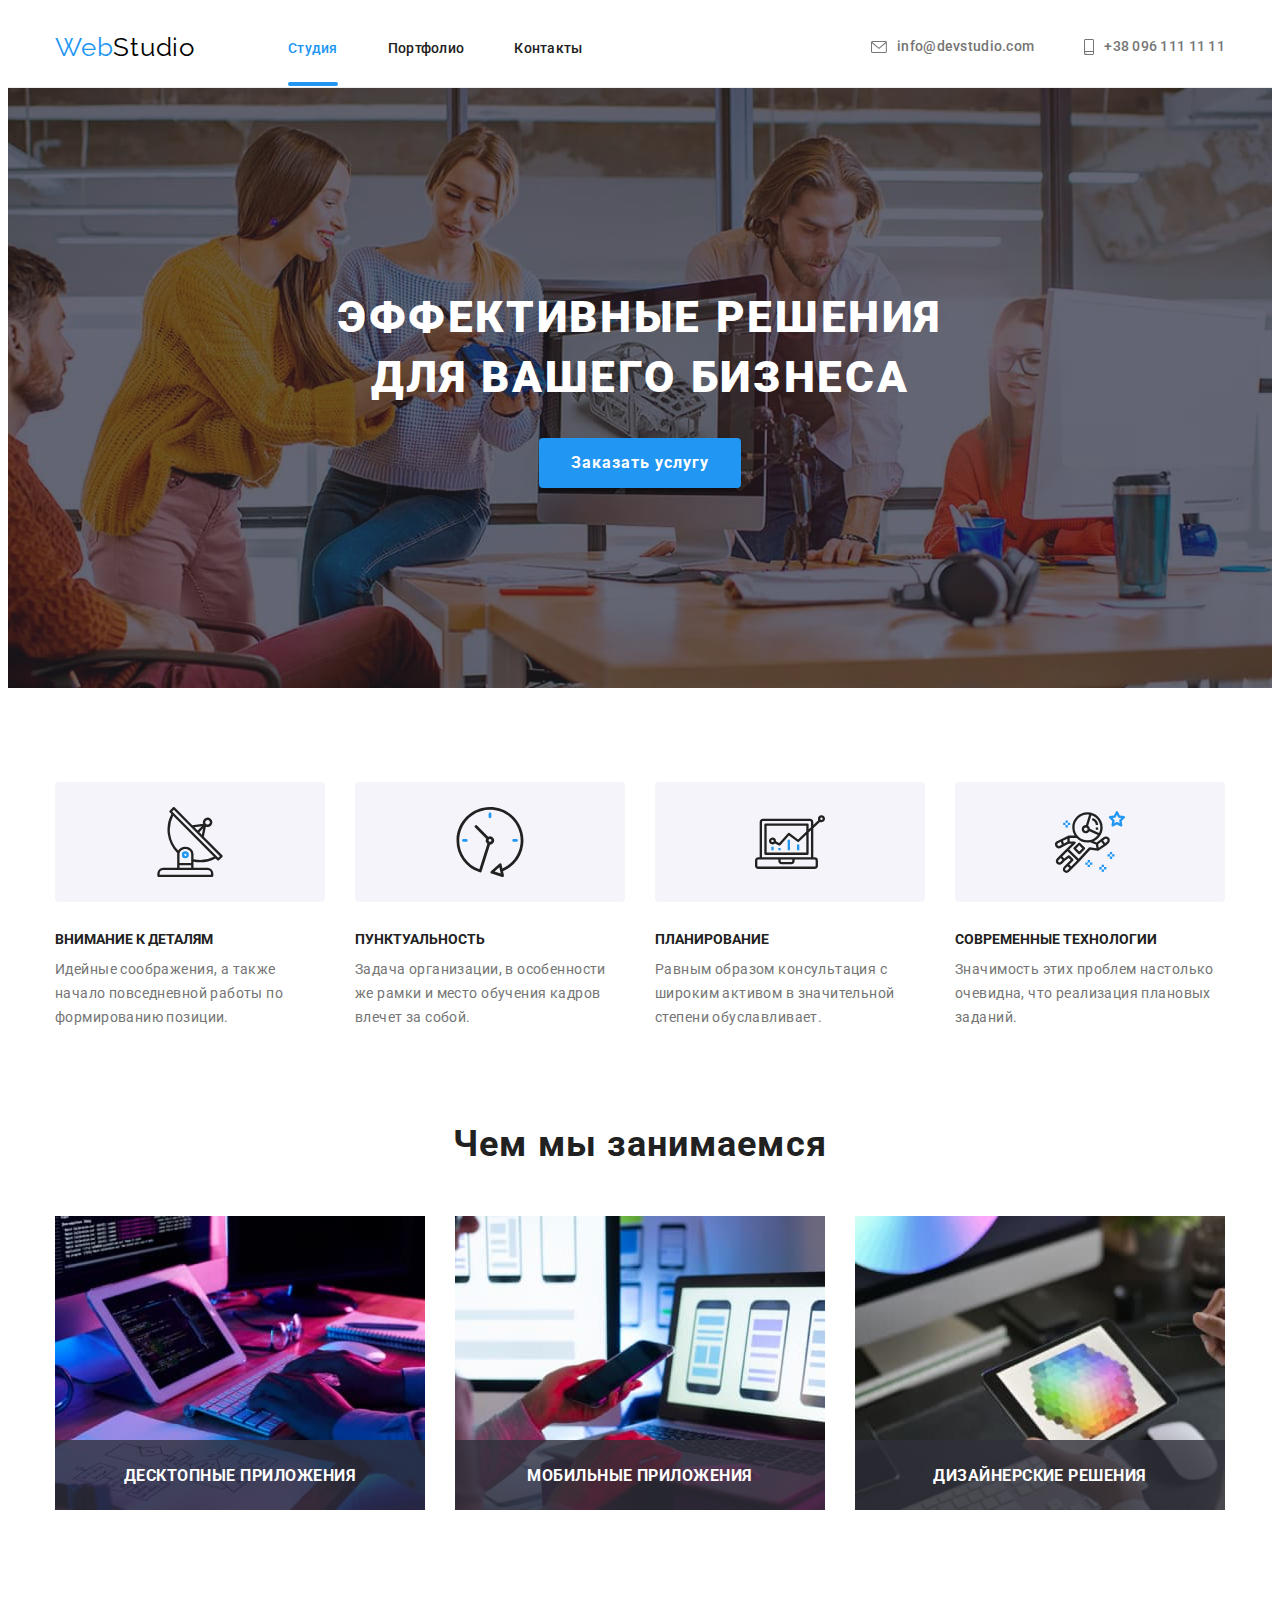
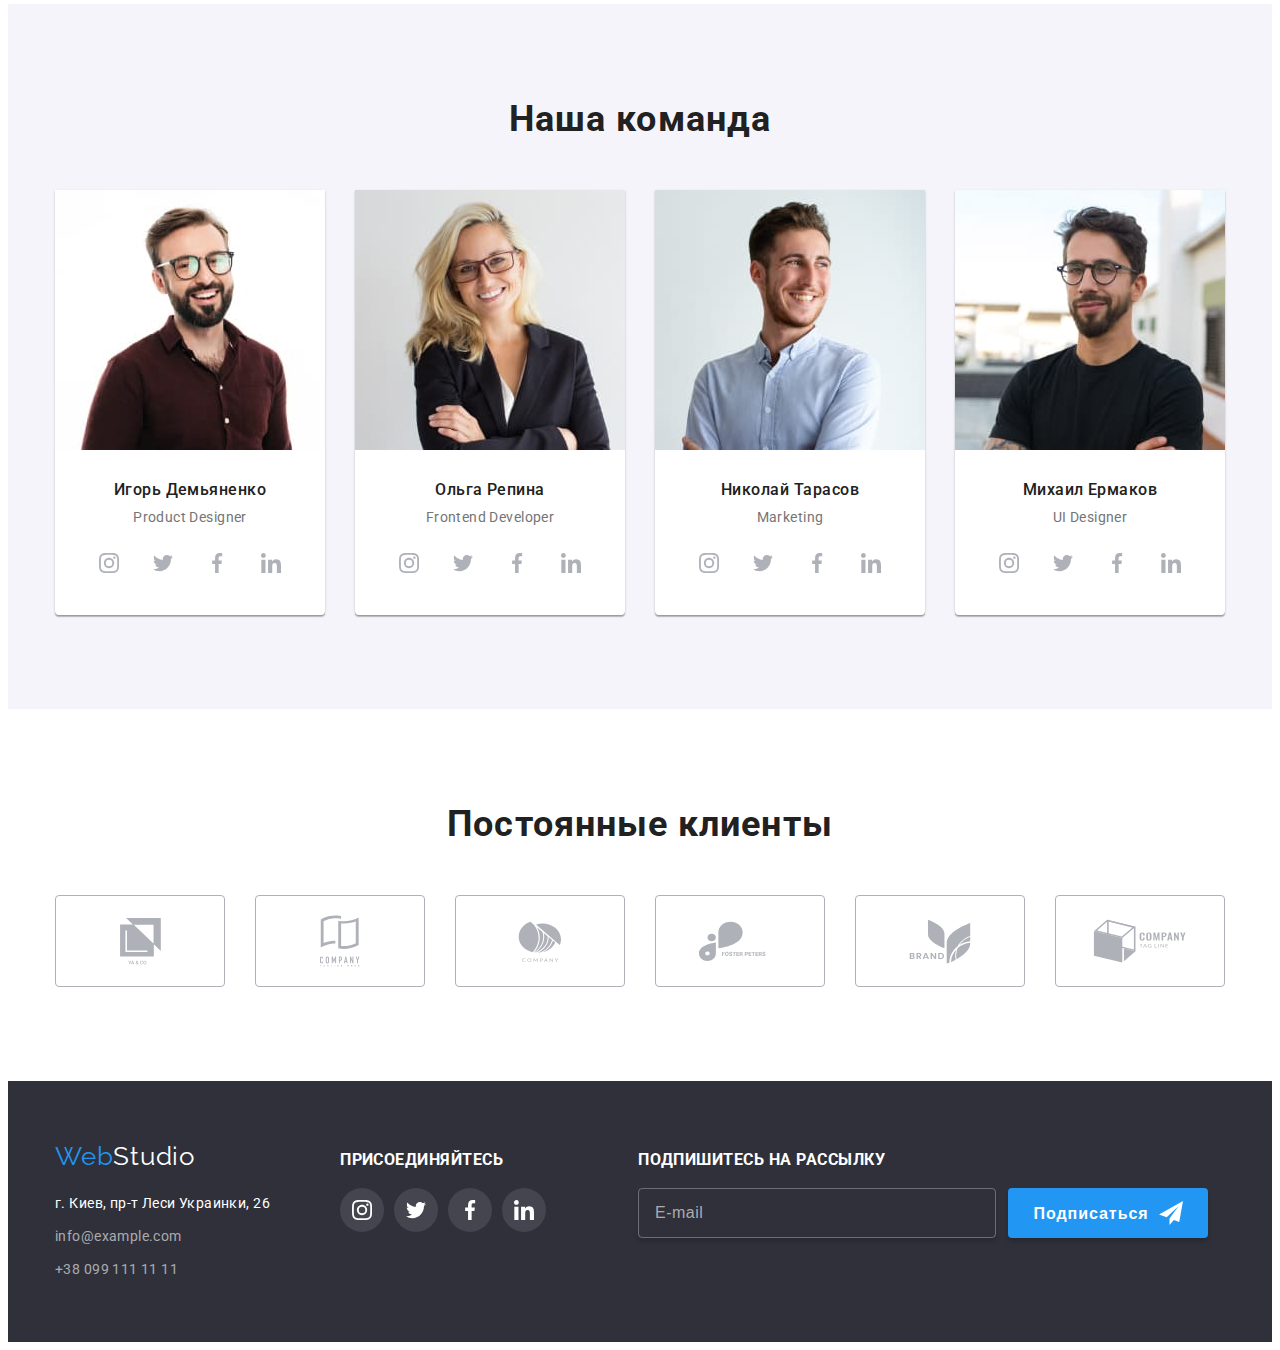
==== index.html @ bbe97c32 "add files from the previous task" ====
<!-- Вопросы легко найти введя в поиск: ????? (Всё что отмечено по другому - старые вопросы или личные комментарии)-->
<!DOCTYPE html>
<html lang="ru">
  <head>
    <meta charset="UTF-8" />
    <meta http-equiv="X-UA-Compatible" content="IE=edge" />
    <meta name="viewport" content="width=device-width, initial-scale=1.0" />
    <title>Студия</title>
    <link rel="preconnect" href="https://fonts.gstatic.com" />
    <link
      rel="stylesheet"
      href="https://fonts.googleapis.com/css2?family=Raleway:wght@700&family=Roboto:wght@400;500;700;900&display=swap"
    />
    <link
      rel="stylesheet"
      href="https://cdnjs.cloudflare.com/ajax/libs/modern-normalize/1.1.0/modern-normalize.min.css"
      integrity="sha512-wpPYUAdjBVSE4KJnH1VR1HeZfpl1ub8YT/NKx4PuQ5NmX2tKuGu6U/JRp5y+Y8XG2tV+wKQpNHVUX03MfMFn9Q=="
      crossorigin="anonymous"
      referrerpolicy="no-referrer"
    />
    <link rel="stylesheet" href="./css/styles.css" />
  </head>
  <body>
    <!-- header -->
    <header class="header">
      <div class="header-container container">
        <a class="logo" href="./index.html"
          >Web<span class="logo-accent-header">Studio</span>
        </a>
        <!-- !!!Лого вне nav потому что в hw-08 nav будет скрыт display non!!! -->
        <nav class="nav">
          <ul class="list-nav-header">
            <li class="list-nav-header-item">
              <a
                class="link list-nav-header-item-link current"
                href="./index.html"
                >Студия</a
              >
            </li>
            <li class="list-nav-header-item">
              <a class="link list-nav-header-item-link" href="./portfolio.html"
                >Портфолио</a
              >
            </li>
            <li class="list-nav-header-item">
              <a class="link list-nav-header-item-link" href="">Контакты</a>
            </li>
          </ul>
        </nav>
        <ul class="list-contacts-header">
          <li class="list-contacts-header-item">
            <a
              class="link list-contacts-header-item-link"
              href="mailto:info@devstudio.com"
            >
              <svg class="envelope">
                <use href="./images/icons/icons.svg#icon-envelope"></use>
              </svg>
              info@devstudio.com</a
            >
          </li>
          <li class="list-contacts-header-item">
            <a
              class="link list-contacts-header-item-link"
              href="tel:+380961111111"
            >
              <svg class="smartphone">
                <use href="./images/icons/icons.svg#icon-smartphone"></use>
              </svg>
              +38 096 111 11 11</a
            >
          </li>
        </ul>
      </div>
    </header>
    <!-- main -->
    <main class="main">
      <!-- hero  -->
      <section class="section-hero">
        <div class="hero-container container">
          <h1 class="title-section-hero">
            Эффективные решения для вашего бизнеса
          </h1>
          <button class="button-section-hero" type="button" data-modal-open>
            Заказать услугу
          </button>
        </div>
      </section>
      <!-- advantages -->
      <section class="section-advantages">
        <div class="container">
          <h2 class="title-section visually-hidden">Наши преимущества</h2>
          <ul class="list-section-advantages">
            <li class="list-section-advantages-item">
              <div class="list-section-advantages-item-icon-background">
                <svg class="list-section-advantages-item-icon">
                  <use href="./images/icons/icons.svg#icon-antenna"></use>
                </svg>
              </div>
              <h3 class="list-section-advantages-item-title">
                Внимание к деталям
              </h3>
              <p class="list-section-advantages-item-description">
                Идейные соображения, а также начало повседневной работы по
                формированию позиции.
              </p>
            </li>
            <li class="list-section-advantages-item">
              <div class="list-section-advantages-item-icon-background">
                <svg class="list-section-advantages-item-icon">
                  <use href="./images/icons/icons.svg#icon-clock"></use>
                </svg>
              </div>
              <h3 class="list-section-advantages-item-title">Пунктуальность</h3>
              <p class="list-section-advantages-item-description">
                Задача организации, в особенности же рамки и место обучения
                кадров влечет за собой.
              </p>
            </li>
            <li class="list-section-advantages-item">
              <div class="list-section-advantages-item-icon-background">
                <svg class="list-section-advantages-item-icon">
                  <use href="./images/icons/icons.svg#icon-diagram"></use>
                </svg>
              </div>
              <h3 class="list-section-advantages-item-title">Планирование</h3>
              <p class="list-section-advantages-item-description">
                Равным образом консультация с широким активом в значительной
                степени обуславливает.
              </p>
            </li>
            <li class="list-section-advantages-item">
              <div class="list-section-advantages-item-icon-background">
                <svg class="list-section-advantages-item-icon">
                  <use href="./images/icons/icons.svg#icon-astronaut"></use>
                </svg>
              </div>
              <h3 class="list-section-advantages-item-title">
                Современные технологии
              </h3>
              <p class="list-section-advantages-item-description">
                Значимость этих проблем настолько очевидна, что реализация
                плановых заданий.
              </p>
            </li>
          </ul>
        </div>
      </section>
      <!-- activities -->
      <section class="section-activities">
        <div class="container">
          <h2 class="title-section">Чем мы занимаемся</h2>
          <ul class="list-section-activities">
            <li class="list-section-activities-item">
              <!-- ¿К изображениям применяют классы?-->
              <img
                src="./images/index.html/activities/code.jpg"
                alt="Специалист пишет код"
                width="370"
                height="294"
              />
              <div class="activities-description">
                <p class="activities-title">десктопные приложения</p>
              </div>
            </li>
            <li class="list-section-activities-item">
              <img
                src="./images/index.html/activities/adaptive-markup.jpg"
                alt="Специалист адаптирует сайт для разных устройств"
                width="370"
                height="294"
              />
              <div class="activities-description">
                <p class="activities-title">мобильные приложения</p>
              </div>
            </li>
            <li class="list-section-activities-item">
              <img
                src="./images/index.html/activities/design.jpg"
                alt="Специалист подбирает цветовую схему"
                width="370"
                height="294"
              />
              <div class="activities-description">
                <p class="activities-title">дизайнерские решения</p>
              </div>
            </li>
          </ul>
        </div>
      </section>
      <!-- team -->
      <section class="section-team">
        <div class="container">
          <h2 class="title-section">Наша команда</h2>
          <ul class="list-section-team">
            <li class="list-section-team-item">
              <!-- ¿Скринридер озвучивает текст из атрибута alt? Если да, то покажите, плиз, как правильно вписать атрибут lang="en" в alt. Через span не вышло. Или можно сделать два alt на одну картинку?-->
              <img
                src="./images/index.html/team/igor-demianenko.jpg"
                alt="Игорь Демьяненко, Product Designer"
                width="270"
                height="260"
              />
              <div class="list-section-team-item-text">
                <h3 class="list-section-team-item-title">Игорь Демьяненко</h3>
                <p class="list-section-team-item-description" lang="en">
                  Product Designer
                </p>
                <ul class="list-link-social">
                  <li class="link-social-item">
                    <a class="link-social" href="">
                      <svg class="social-icon" width="20" height="20">
                        <use
                          href="./images/icons/icons.svg#icon-instagram"
                        ></use>
                      </svg>
                    </a>
                  </li>
                  <li class="link-social-item">
                    <a class="link-social" href="">
                      <svg class="social-icon" width="20" height="20">
                        <use href="./images/icons/icons.svg#icon-twitter"></use>
                      </svg>
                    </a>
                  </li>
                  <li class="link-social-item">
                    <a class="link-social" href="">
                      <svg class="social-icon" width="20" height="20">
                        <use
                          href="./images/icons/icons.svg#icon-facebook"
                        ></use>
                      </svg>
                    </a>
                  </li>
                  <li class="link-social-item">
                    <a class="link-social" href="">
                      <svg class="social-icon" width="20" height="20">
                        <use
                          href="./images/icons/icons.svg#icon-linkedin"
                        ></use>
                      </svg>
                    </a>
                  </li>
                </ul>
              </div>
            </li>
            <li class="list-section-team-item">
              <img
                src="./images/index.html/team/olga-repina.jpg"
                alt="Ольга Репина, Frontend Developer"
                width="270"
                height="260"
              />
              <div class="list-section-team-item-text">
                <h3 class="list-section-team-item-title">Ольга Репина</h3>
                <p class="list-section-team-item-description" lang="en">
                  Frontend Developer
                </p>
                <ul class="list-link-social">
                  <li class="link-social-item">
                    <a class="link-social" href="">
                      <svg class="social-icon" width="20" height="20">
                        <use
                          href="./images/icons/icons.svg#icon-instagram"
                        ></use>
                      </svg>
                    </a>
                  </li>
                  <li class="link-social-item">
                    <a class="link-social" href="">
                      <svg class="social-icon" width="20" height="20">
                        <use href="./images/icons/icons.svg#icon-twitter"></use>
                      </svg>
                    </a>
                  </li>
                  <li class="link-social-item">
                    <a class="link-social" href="">
                      <svg class="social-icon" width="20" height="20">
                        <use
                          href="./images/icons/icons.svg#icon-facebook"
                        ></use>
                      </svg>
                    </a>
                  </li>
                  <li class="link-social-item">
                    <a class="link-social" href="">
                      <svg class="social-icon" width="20" height="20">
                        <use
                          href="./images/icons/icons.svg#icon-linkedin"
                        ></use>
                      </svg>
                    </a>
                  </li>
                </ul>
              </div>
            </li>
            <li class="list-section-team-item">
              <img
                src="./images/index.html/team/nikolay-tarasov.jpg"
                alt="Николай Тарасов, Marketing"
                width="270"
                height="260"
              />
              <div class="list-section-team-item-text">
                <h3 class="list-section-team-item-title">Николай Тарасов</h3>
                <p class="list-section-team-item-description" lang="en">
                  Marketing
                </p>
                <ul class="list-link-social">
                  <li class="link-social-item">
                    <a class="link-social" href="">
                      <svg class="social-icon" width="20" height="20">
                        <use
                          href="./images/icons/icons.svg#icon-instagram"
                        ></use>
                      </svg>
                    </a>
                  </li>
                  <li class="link-social-item">
                    <a class="link-social" href="">
                      <svg class="social-icon" width="20" height="20">
                        <use href="./images/icons/icons.svg#icon-twitter"></use>
                      </svg>
                    </a>
                  </li>
                  <li class="link-social-item">
                    <a class="link-social" href="">
                      <svg class="social-icon" width="20" height="20">
                        <use
                          href="./images/icons/icons.svg#icon-facebook"
                        ></use>
                      </svg>
                    </a>
                  </li>
                  <li class="link-social-item">
                    <a class="link-social" href="">
                      <svg class="social-icon" width="20" height="20">
                        <use
                          href="./images/icons/icons.svg#icon-linkedin"
                        ></use>
                      </svg>
                    </a>
                  </li>
                </ul>
              </div>
            </li>
            <li class="list-section-team-item">
              <img
                src="./images/index.html/team/mikhail-ermakov.jpg"
                alt="Михаил Ермаков, UI Designer"
                width="270"
                height="260"
              />
              <div class="list-section-team-item-text">
                <h3 class="list-section-team-item-title">Михаил Ермаков</h3>
                <p class="list-section-team-item-description" lang="en">
                  UI Designer
                </p>
                <ul class="list-link-social">
                  <li class="link-social-item">
                    <a class="link-social" href="">
                      <svg class="social-icon" width="20" height="20">
                        <use
                          href="./images/icons/icons.svg#icon-instagram"
                        ></use>
                      </svg>
                    </a>
                  </li>
                  <li class="link-social-item">
                    <a class="link-social" href="">
                      <svg class="social-icon" width="20" height="20">
                        <use href="./images/icons/icons.svg#icon-twitter"></use>
                      </svg>
                    </a>
                  </li>
                  <li class="link-social-item">
                    <a class="link-social" href="">
                      <svg class="social-icon" width="20" height="20">
                        <use
                          href="./images/icons/icons.svg#icon-facebook"
                        ></use>
                      </svg>
                    </a>
                  </li>
                  <li class="link-social-item">
                    <a class="link-social" href="">
                      <svg class="social-icon" width="20" height="20">
                        <use
                          href="./images/icons/icons.svg#icon-linkedin"
                        ></use>
                      </svg>
                    </a>
                  </li>
                </ul>
              </div>
            </li>
          </ul>
        </div>
      </section>
      <!-- сlients -->
      <section class="section-clients">
        <div class="container">
          <h2 class="title-section">Постоянные клиенты</h2>
          <ul class="list-section-сlients">
            <li class="list-section-сlients-item">
              <a class="list-section-сlients-item-link" href="">
                <svg class="client-icon icon-ya-co">
                  <use href="./images/icons/icons.svg#icon-ya-co"></use>
                </svg>
              </a>
            </li>
            <li class="list-section-сlients-item">
              <a class="list-section-сlients-item-link" href="">
                <svg class="client-icon icon-company-tag-line-here">
                  <use
                    href="./images/icons/icons.svg#icon-company-tag-line-here"
                  ></use>
                </svg>
              </a>
            </li>
            <li class="list-section-сlients-item">
              <a class="list-section-сlients-item-link" href="">
                <svg class="client-icon icon-company">
                  <use href="./images/icons/icons.svg#icon-company"></use>
                </svg>
              </a>
            </li>
            <li class="list-section-сlients-item">
              <a class="list-section-сlients-item-link" href="">
                <svg class="client-icon icon-foster-peters">
                  <use href="./images/icons/icons.svg#icon-foster-peters"></use>
                </svg>
              </a>
            </li>
            <li class="list-section-сlients-item">
              <a class="list-section-сlients-item-link" href="">
                <svg class="client-icon icon-brand">
                  <use href="./images/icons/icons.svg#icon-brand"></use>
                </svg>
              </a>
            </li>
            <li class="list-section-сlients-item">
              <a class="list-section-сlients-item-link" href="">
                <svg class="client-icon icon-company-tag-line">
                  <use
                    href="./images/icons/icons.svg#icon-company-tag-line"
                  ></use>
                </svg>
              </a>
            </li>
          </ul>
        </div>
      </section>
    </main>
    <!-- footer -->
    <footer class="footer">
      <div class="footer-container container">
        <div class="footer-logo-adrress">
          <a class="logo link" href="./index.html"
            >Web<span class="logo-accent-footer">Studio</span></a
          >
          <address class="address">
            <ul class="list-address">
              <li class="list-address-item">
                <a
                  class="link link-contacts-footer-address"
                  href="https://goo.gl/maps/VducrsW37EZ99G4x5"
                  target="_blank"
                  rel="noopener noreferrer"
                  >г. Киев, пр-т Леси Украинки, 26</a
                >
                <!-- Prettier неудобно разрывает теги (например </a> на двух предыдущих строчках). Так и должно быть или лучше изменить настройки самого Prettier? -->
              </li>
              <li class="list-address-item">
                <a
                  class="link link-contacts-footer"
                  href="mailto:info@example.com"
                  >info@example.com</a
                >
              </li>
              <li class="list-address-item">
                <a class="link link-contacts-footer" href="tel:+380991111111"
                  >+38 099 111 11 11</a
                >
              </li>
            </ul>
          </address>
        </div>
        <div class="footer-join">
          <p class="footer-join-title">присоединяйтесь</p>
          <ul class="footer-join-list-link-social">
            <li class="footer-join-list-link-social-item">
              <a class="footer-join-list-link-social-link" href="">
                <svg
                  class="
                    footer-join-list-link-social-icon footer-join-icon-instagram
                  "
                >
                  <use href="./images/icons/icons.svg#icon-instagram"></use>
                </svg>
              </a>
            </li>
            <li class="footer-join-list-link-social-item">
              <a class="footer-join-list-link-social-link" href="">
                <svg
                  class="
                    footer-join-list-link-social-icon footer-join-icon-twitter
                  "
                >
                  <use href="./images/icons/icons.svg#icon-twitter"></use>
                </svg>
              </a>
            </li>
            <li class="footer-join-list-link-social-item">
              <a class="footer-join-list-link-social-link" href="">
                <svg
                  class="
                    footer-join-list-link-social-icon footer-join-icon-facebook
                  "
                >
                  <use href="./images/icons/icons.svg#icon-facebook"></use>
                </svg>
              </a>
            </li>
            <li class="footer-join-list-link-social-item">
              <a class="footer-join-list-link-social-link" href="">
                <svg
                  class="
                    footer-join-list-link-social-icon footer-join-icon-linkedin
                  "
                >
                  <use href="./images/icons/icons.svg#icon-linkedin"></use>
                </svg>
              </a>
            </li>
          </ul>
        </div>
        <div class="footer-form-container">
          <p class="footer-join-title">подпишитесь на рассылку</p>
          <form class="footer-form" action="#">
            <input
              class="footer-form-field"
              type="email"
              name="subscribtion"
              placeholder="E-mail"
              id="subscription"
              required
            />
            <label for="subscription"
              ><button class="footer-form-button" type="submit">
                Подписаться
                <svg class="footer-button-icon" width="24" height="24">
                  <use href="./images/icons/icons.svg#icon-subscribe"></use>
                </svg>
              </button>
            </label>
          </form>
        </div>
      </div>
    </footer>
    <!-- modal -->
    <div class="backdrop is-hidden" data-modal>
      <div class="modal">
        <button type="button" class="button-close" data-modal-close>
          <svg width="18" height="18">
            <use href="./images/icons/icons.svg#icon-button-close"></use>
          </svg>
        </button>
        <form action="#" class="modal-form">
          <p class="form-title">Оставьте свои данные, мы вам перезвоним</p>
          <label class="form-field">
            Имя
            <span class="form-input-wrapper">
              <input
                type="text"
                name="user-name"
                class="form-input"
                minlength="2"
                pattern="[a-zA-Zа-яёА-ЯЁ\s]+"
                title="Заглавные / строчные буквы кириллицы / латиницы и пробелы"
                required
              />
              <svg class="form-input-icon" width="18" height="18">
                <use href="./images/icons/icons.svg#icon-avatar"></use>
              </svg>
            </span>
          </label>
          <label class="form-field">
            Телефон
            <span class="form-input-wrapper">
              <input
                type="tel"
                name="tel"
                class="form-input"
                pattern="[0-9]{10}"
                title="Цифры от 0 до 9"
                required
              />
              <svg class="form-input-icon" width="18" height="18">
                <use href="./images/icons/icons.svg#icon-telephone"></use>
              </svg>
            </span>
          </label>
          <label class="form-field">
            Почта
            <span class="form-input-wrapper">
              <input type="email" name="mail" class="form-input" required />
              <svg class="form-input-icon" width="18" height="18">
                <use href="./images/icons/icons.svg#icon-email"></use>
              </svg>
            </span>
          </label>
          <label class="message-field">
            Комментарий
            <textarea
              class="message-input"
              name="comment"
              placeholder="Введите текст"
            ></textarea>
          </label>
          <input
            class="form-checkbox visually-hidden"
            type="checkbox"
            name="policy"
            id="policy"
            required
          />
          <label class="form-checkbox-label" for="policy">
            Соглашаюсь с рассылкой и принимаю&nbsp
            <a class="checkbox-link" href="">Условия договора</a></label
          >
          <button class="modal-form-button" type="submit">Отправить</button>
        </form>
      </div>
    </div>
    <script src="./js/modal.js"></script>
  </body>
</html>
<!-- Q&A history
Лого в хедере находится в nav, это правильно?
Cкринридер озвучивает текст из атрибута alt?
Если в alt ечть текст на разных языках, то как правильно вписать атрибут lang="" в alt. Через span? Или можно сделать два alt на одну картинку и прописать lang="" для текста на неосновном языке страницы?
Нужно ли адрес в футере добавлять в один список с телефоном и почтой и нужно ли делать его ссылкой (чтобы открывались карты гугл)?
Prettier неудобно разрывает теги (например </a> в footer->address->ul->li). Так и должно быть или лучше изменить настройки самого Prettier?
Применяют ли классы к изображениям?
Есть ли правильный порядок поочерёдности разметки div, например от мелких блоков до больших? (когда один div находится в другом div)
Нужно ли оборачивать в div все блоки и отдельно подблоки внутри блоков (например отдельно навигацию и отдельно контакты внутри header)?
Почему при масштабировании заголовок и кнопка вылазять за background? Точно так и с контентом других секций. Для третьего ДЗ это нормально?-->
---- css/styles.css ----
/* Вопросы легко найти введя в поиск: ????? (Всё что отмечено по другому - старые вопросы или личные комментарии) */

/* root-start */
:root {
  --font-family-primary: "Roboto", sans-serif;
  --font-family-secondary: "Raleway", sans-serif;
  --border-form: 1px solid rgba(33, 33, 33, 0.2);
  --color-main: #757575;
  --color-white-primary: #ffffff;
  --color-white-secondary: rgba(255, 255, 255, 0.6);
  --color-dark-primary: #212121;
  --color-accent-primary: #2196f3;
  --color-accent-secondary: #000000;
  --color-background-primary: #2f303a;
  --color-background-secondary: #f5f4fa;
  --color-button-background: #188ce8;
  --color-icon-primary: #afb1b8;
  --color-overlay-primary: rgba(47, 48, 58, 0.4);
  --color-overlay-secondary: rgba(47, 48, 58, 0.8);
  --color-overlay-example-card: rgba(33, 150, 243, 0.9);
  --color-placeholder: rgba(117, 117, 117, 0.5);
  --shadow-section-examples-example-item: 0px 1px 1px rgba(0, 0, 0, 0.12),
    0px 4px 4px rgba(0, 0, 0, 0.06), 1px 4px 6px rgba(0, 0, 0, 0.16);
  --shadow-section-examples-example-item-hover: 0px 1px 1px rgba(0, 0, 0, 0.12),
    0px 4px 4px rgba(0, 0, 0, 0.06), 1px 4px 6px rgba(0, 0, 0, 0.16);
  --shadow-section-hero-button: 0px 3px 1px rgba(0, 0, 0, 0.1),
    0px 1px 2px rgba(0, 0, 0, 0.08), 0px 2px 2px rgba(0, 0, 0, 0.12);
  --shadow-modal: 0px 1px 3px rgba(0, 0, 0, 0.12),
    0px 1px 1px rgba(0, 0, 0, 0.14), 0px 2px 1px rgba(0, 0, 0, 0.2);
  --shadow-modal-button: 0px 4px 4px rgba(0, 0, 0, 0.15);
  --timing-function: cubic-bezier(0.4, 0, 0.2, 1);
}
/* root-end */

/* body-start */

/* global-start */
body {
  font-family: var(--font-family-primary), sans-serif;
  color: var(--color-main);
  background-color: var(--color-white-primary);
}
*,
*::before,
*::after {
  box-sizing: border-box;
}
h1,
h2,
h3,
h4,
h5,
h6,
p {
  margin-top: 0;
  margin-bottom: 0;
}
a {
  text-decoration: none;
}
ul,
ol {
  list-style: none;
  margin: 0;
  padding: 0;
}
img {
  display: block;
}
.link {
  text-decoration: none;
  color: inherit;
}
.list {
  list-style: none;
}
.visually-hidden {
  position: absolute;
  width: 1px;
  height: 1px;
  margin: -1px;
  border: 0;
  padding: 0;
  white-space: nowrap;
  clip-path: inset(100%);
  clip: rect(0 0 0 0);
  overflow: hidden;
}
.container {
  width: 1200px;
  padding-left: 15px;
  padding-right: 15px;
  /* padding: 0 15px; */
  margin-left: auto;
  margin-right: auto;
  /* margin: 0 auto; */
}
/* global-end */

/* header-start */
.header {
  border-bottom: 1px solid #ececec;
  padding-top: 24px;
  padding-bottom: 24px;
}
.header-container {
  display: flex;
  align-items: center;
}
.logo {
  font-family: var(--font-family-secondary);
  font-size: 26px;
  line-height: 1.19;
  letter-spacing: 0.03em;
  color: var(--color-accent-primary);
}
.logo-accent-header {
  color: var(--color-accent-secondary);
}
.header .logo {
  margin-right: 93px;
}
.nav {
  display: flex;
  align-items: center;
}
.list-nav-header {
  display: flex;
}
.list-nav-header-item {
  position: relative;
}
.list-nav-header-item:not(:last-child) {
  margin-right: 50px;
}
.list-nav-header-item-link {
  font-weight: 500;
  font-size: 14px;
  line-height: 1.14;
  letter-spacing: 0.02em;
  color: var(--color-dark-primary);
  transition: color 250ms var(--timing-function);
}
.list-nav-header-item-link:hover,
.list-nav-header-item-link:focus,
.list-nav-header-item-link.current {
  color: var(--color-accent-primary);
  transition: color 250ms var(--timing-function);
}
.list-nav-header-item-link.current::after {
  content: "";
  display: block;
  justify-content: center;
  position: absolute;
  top: 44px;
  width: 100%;
  height: 4px;
  border-radius: 2px;
  background-color: var(--color-accent-primary);
}
.list-contacts-header {
  display: flex;
  margin-left: auto;
}
.list-contacts-header-item:not(:last-child) {
  margin-right: 50px;
}
.list-contacts-header-item-link {
  display: flex;
  align-items: center;
  font-weight: 500;
  font-size: 14px;
  line-height: 1.14;
  letter-spacing: 0.02em;
  color: var(--color-main);
  transition: color 250ms var(--timing-function);
}
.list-contacts-header-item-link:hover,
.list-contacts-header-item-link:focus,
.list-contacts-header-item-link:hover,
.list-contacts-header-item-link:focus {
  color: var(--color-accent-primary);
  transition: color 250ms var(--timing-function);
}
.envelope {
  width: 16px;
  height: 12px;
  margin-right: 10px;
  fill: var(--color-main);
  transition: fill 250ms var(--timing-function);
}
.smartphone {
  width: 10px;
  height: 16px;
  margin-right: 10px;
  color: var(--color-main);
  fill: var(--color-main);
  transition: color 250ms var(--timing-function);
  transition: fill 250ms var(--timing-function);
}
.list-contacts-header-item-link:hover .envelope,
.list-contacts-header-item-link:focus .envelope,
.list-contacts-header-item-link:hover .smartphone,
.list-contacts-header-item-link:focus .smartphone {
  fill: var(--color-accent-primary);
  transition: fill 250ms var(--timing-function);
}
/* header-end */

/* index.html-start */

/* main-start */

/* hero-start */
.section-hero {
  background-color: var(--color-background-primary);
  max-width: 1600px;
  margin: 0 auto;
  padding: 200px 0;
  text-align: center;

  background-size: cover;
  background-position: center;
  background-repeat: no-repeat;
  background-image: linear-gradient(
      var(--color-overlay-primary),
      var(--color-overlay-primary)
    ),
    url(../images/index.html/hero/hero-background.jpg);
}
.title-section-hero {
  font-weight: 900;
  font-size: 44px;
  line-height: 1.36;
  letter-spacing: 0.06em;
  text-transform: uppercase;
  /*   text-align: center; */
  color: var(--color-white-primary);
  width: 696px;
  text-align: center;
  margin: 0 auto;
  margin-bottom: 30px;
}
.button-section-hero {
  font-family: inherit;
  font-weight: 700;
  font-size: 16px;
  line-height: 1.88;
  letter-spacing: 0.06em;
  background-color: var(--color-accent-primary);
  color: var(--color-white-primary);
  cursor: pointer;
  border: none;
  border-radius: 4px;
  padding: 10px 32px;
  box-shadow: var(--shadow-section-hero-button);
  border-radius: 4px;
}
/* hero-end */

/* advantages-start */
.section-advantages {
  padding: 94px 0;
}
.list-section-advantages {
  display: flex;
}
.list-section-advantages-item {
  width: 270px;
}
.list-section-advantages-item:not(:last-child) {
  margin-right: 30px;
}
.list-section-advantages-item-icon-background {
  display: flex;
  justify-content: center;
  align-items: center;
  height: 120px;
  margin-bottom: 30px;
  background-color: var(--color-background-secondary);
  border-radius: 4px;
}
.list-section-advantages-item-icon {
  width: 70px;
  height: 70px;
}
.list-section-advantages-item-title {
  font-size: 14px;
  line-height: 1.14;
  text-transform: uppercase;
  color: var(--color-dark-primary);
  margin-bottom: 10px;
}
.list-section-advantages-item-description {
  font-size: 14px;
  line-height: 1.71;
  letter-spacing: 0.03em;
  color: var(--color-main);
}
/* advantages-end */

/* activities-start */
.section-activities {
  padding-bottom: 94px;
}
.title-section {
  font-weight: 700;
  font-size: 36px;
  line-height: 1.17;
  letter-spacing: 0.03em;
  color: var(--color-dark-primary);
  text-align: center;
  margin-bottom: 50px;
}
.list-section-activities {
  display: flex;
  justify-content: center;
}
.list-section-activities-item {
  position: relative;
}
.list-section-activities-item:not(:last-child) {
  margin-right: 30px;
}
.activities-description {
  position: absolute;
  bottom: 0;
  width: 100%;
  height: 70px;
  background-color: var(--color-overlay-secondary);
}
.activities-title {
  padding-top: 27px;
  padding-bottom: 27px;
  font-weight: 700;
  line-height: 1.14;
  text-align: center;
  letter-spacing: 0.03em;
  text-transform: uppercase;
  color: var(--color-white-primary);
}
/* activities-end */

/* team-start */
.section-team {
  padding: 94px 0;
  background-color: var(--color-background-secondary);
}
.list-section-team {
  display: flex;
}
.list-section-team-item {
  background: #ffffff;
  box-shadow: 0px 1px 3px rgba(0, 0, 0, 0.12), 0px 1px 1px rgba(0, 0, 0, 0.14),
    0px 2px 1px rgba(0, 0, 0, 0.2);
  border-radius: 0px 0px 4px 4px;
}
.list-section-team-item:not(:last-child) {
  margin-right: 30px;
}
.list-section-team-item-text {
  text-align: center;
  padding: 30px 32px;
}
.list-section-team-item-title {
  font-weight: 500;
  font-size: 16px;
  line-height: 1.19;
  letter-spacing: 0.03em;
  color: var(--color-dark-primary);
  margin-bottom: 10px;
}
.list-section-team-item-description {
  line-height: 1.19;
  font-size: 14px;
  letter-spacing: 0.03em;
  margin-bottom: 16px;
}
.list-link-social {
  display: flex;
  justify-content: center;
  align-items: center;
}
.link-social {
  display: flex;
  justify-content: center;
  align-items: center;
  width: 44px;
  height: 44px;
  border-radius: 50%;
  fill: var(--color-icon-primary);
  transition: fill 250ms var(--timing-function);
}
.link-social:hover,
.link-social:focus {
  fill: var(--color-white-primary);
  background-color: var(--color-accent-primary);
  transition: fill 250ms var(--timing-function);
  transition: background-color 250ms var(--timing-function);
}
.link-social-item:not(:last-child) {
  margin-right: 10px;
}
/* team-end */

/* сlients-start */
.section-clients {
  padding-top: 94px;
  padding-bottom: 94px;
}
.list-section-сlients {
  display: flex;
  justify-content: space-between;
  align-items: center;
}
.list-section-сlients-item {
  width: 170px;
  height: 92px;
}
.list-section-сlients-item-link {
  display: flex;
  align-items: center;
  justify-content: center;
  width: inherit;
  height: inherit;
  border: 1px solid var(--color-icon-primary);
  border-radius: 4px;
  transition: border 250ms var(--timing-function),
    fill 250ms var(--timing-function);
}
.list-section-сlients-item-link:hover,
.list-section-сlients-item-link:focus {
  border: 1px solid var(--color-accent-primary);
  fill: var(--color-accent-primary);
  transition: border 250ms var(--timing-function);
  transition: fill 250ms var(--timing-function);
}
.icon-ya-co {
  width: 41px;
  height: 46.7px;
}
.icon-company-tag-line-here {
  width: 40px;
  height: 52px;
}
.icon-company {
  width: 43.46px;
  height: 41.18px;
}
.icon-foster-peters {
  width: 84.44px;
  height: 40.62px;
}
.icon-brand {
  width: 62.54px;
  height: 45.43px;
}
.icon-company-tag-line {
  width: 93.79px;
  height: 43.93px;
}
.list-section-сlients-item-link:hover .client-icon,
.list-section-сlients-item-link:focus .client-icon {
  fill: var(--color-accent-primary);
  transition: fill 250ms var(--timing-function);
}
.client-icon {
  fill: var(--color-icon-primary);
  transition: fill 250ms var(--timing-function);
}
/* сlients-end */

/* portfolio.html-start */

/* examples-start */
.section-examples {
  padding: 94px 0;
}
.button-section-examples {
  font-family: inherit;
  font-weight: 500;
  font-size: 16px;
  line-height: 1.62;
  letter-spacing: 0.03em;
  color: var(--color-dark-primary);
  cursor: pointer;
  border: none;
  border-radius: 4px;
  padding: 6px 22px;
  transition: color 250ms var(--timing-function),
    background-color 250ms var(--timing-function),
    box-shadow 250ms var(--timing-function);
}
.button-section-examples:hover,
.button-section-examples:focus,
.button-section-examples.current {
  background-color: var(--color-accent-primary);
  color: var(--color-white-primary);
  box-shadow: 0px 3px 1px rgba(0, 0, 0, 0.1), 0px 1px 2px rgba(0, 0, 0, 0.08),
    0px 2px 2px rgba(0, 0, 0, 0.12);
  border-radius: 4px;
  transition: background-color 250ms var(--timing-function);
  transition: color 250ms var(--timing-function);
  transition: box-shadow 250ms var(--timing-function);
}
.list-section-examples-button {
  display: flex;
  justify-content: center;
  margin-bottom: 50px;
}
.list-section-examples-button-item:not(:last-child) {
  margin-right: 8px;
}
.list-section-examples-example {
  display: flex;
  flex-wrap: wrap;
  margin-left: -30px;
  margin-top: -30px;
}
.list-section-examples-example-item {
  margin-left: 30px;
  margin-top: 30px;
  flex-basis: calc(100% / 3 - 30px);
}
.list-section-examples-example-item-link {
  display: block;
  transition: box-shadow 250ms var(--timing-function);
}
.list-section-examples-example-item-link:hover,
.list-section-examples-example-item-link:focus {
  box-shadow: var(--shadow-section-examples-example-item-hover);
  transition: color 250ms var(--timing-function);
  transition: box-shadow 250ms var(--timing-function);
}
.list-section-examples-example-item-link:hover
  .list-section-examples-example-item-box-overlay-text,
.list-section-examples-example-item-link:focus
  .list-section-examples-example-item-box-overlay-text {
  transform: translateY(0);
}
.list-section-examples-example-item-box-image {
  position: relative;
  overflow: hidden;
}
.list-section-examples-example-item-box-overlay-text {
  display: block;
  position: absolute;
  bottom: 0;
  width: 100%;
  height: 100%;
  padding: 62px 24px;
  overflow: auto;
  font-size: 18px;
  line-height: 1.56;
  letter-spacing: 0.03em;
  color: var(--color-white-primary);
  background-color: var(--color-overlay-example-card);
  transform: translateY(100%);
  transition: color 250ms var(--timing-function);
  transition: background-color 250ms var(--timing-function);
  transition: transform 250ms var(--timing-function);
}
.list-section-examples-example-item-text {
  padding: 20px 24px;
  border: 1px solid #eeeeee;
  border-top: none;
}
.list-section-examples-example-item-title {
  font-size: 18px;
  font-weight: 700;
  line-height: 2;
  letter-spacing: 0.06em;
  color: var(--color-dark-primary);
  margin-bottom: 4px;
}
.list-section-examples-example-item-description {
  font-size: 16px;
  line-height: 1.88;
  letter-spacing: 0.03em;
  color: var(--color-main);
}
/* examples-end */

/* portfolio.html-end */

/* main-end */

/* footer-start */
.footer {
  background-color: var(--color-background-primary);
  padding-top: 60px;
  padding-bottom: 60px;
}
.footer-container {
  display: flex;
  align-items: baseline;
}
.footer .logo {
  display: inline-block;
  margin-bottom: 20px;
}
.logo-accent-footer {
  color: var(--color-white-primary);
}
.address {
  font-style: normal;
  font-weight: 400;
  font-size: 14px;
  line-height: 1.71;
  letter-spacing: 0.03em;
}
.list-address-item:not(:last-child) {
  margin-bottom: 9px;
}
.link-contacts-footer-address {
  color: var(--color-white-primary);
  transition: color 250ms var(--timing-function);
}
.link-contacts-footer {
  color: var(--color-white-secondary);
}
.link-contacts-footer-address:hover,
.link-contacts-footer-address:focus,
.link-contacts-footer:hover,
.link-contacts-footer:focus {
  color: var(--color-accent-primary);
  transition: color 250ms var(--timing-function);
}
.footer-join {
  margin-left: 70px;
}
.footer-join-title {
  margin-bottom: 20px;
  font-weight: 700;
  line-height: 16px;
  letter-spacing: 0.03em;
  text-transform: uppercase;
  color: var(--color-white-primary);
}
.footer-join-list-link-social {
  display: flex;
  align-items: center;
}
.footer-join-list-link-social-item:not(:last-child) {
  margin-right: 10px;
}
.footer-join-list-link-social-link {
  display: flex;
  justify-content: center;
  align-items: center;
  width: 44px;
  height: 44px;
  border-radius: 50%;
  background-color: rgba(255, 255, 255, 0.1);
  transition: background-color 250ms var(--timing-function);
}
.footer-join-list-link-social-link:hover,
.footer-join-list-link-social-link:focus {
  background-color: var(--color-accent-primary);
  transition: background-color 250ms var(--timing-function);
}
.footer-join-list-link-social-icon {
  width: 20px;
  height: 20px;
  fill: var(--color-white-primary);
}
.footer-form-container {
  margin-left: 92px;
}
.footer-form {
  display: flex;
  align-items: center;
}
.footer-form-field {
  width: 358px;
  height: 50px;
  padding-left: 16px;
  margin-right: 12px;
  color: var(--color-white-primary);
  background-color: transparent;
  border: 1px solid rgba(255, 255, 255, 0.3);
  box-shadow: var(--shadow-modal-button);
  border-radius: 4px;
}
.footer-form-field::placeholder {
  font-size: 16px;
  line-height: 1.25;
  letter-spacing: 0.03em;
  color: rgba(255, 255, 255, 0.6);
}
.footer-form-button {
  display: flex;
  align-items: center;
  justify-content: center;
  width: 200px;
  height: 50px;
  font-weight: 700;
  font-size: 16px;
  line-height: 1.87;
  letter-spacing: 0.06em;
  color: var(--color-white-primary);
  background-color: var(--color-accent-primary);
  border-color: transparent;
  border-radius: 4px;
  box-shadow: var(--shadow-modal-button);
  cursor: pointer;
}
.footer-button-icon {
  margin-left: 10px;
}
/* footer-end */

/* modal-start */
.backdrop {
  position: fixed;
  top: 0;
  left: 0;
  width: 100vw;
  height: 100vh;
  background-color: rgba(0, 0, 0, 0.2);
  transition: opacity 250ms var(--timing-function),
    visibility 250ms var(--timing-function);
  transition: background-color 250ms var(--timing-function);
}
.modal {
  position: absolute;
  top: 50%;
  left: 50%;
  width: 528px;
  height: 580px;
  background-color: var(--color-white-primary);
  box-shadow: var(--shadow-modal);
  border-radius: 4px;
  transform: translate(-50%, -50%) scale(1);
  transition: background-color 250ms var(--timing-function);
  transition: box-shadow 250ms var(--timing-function);
  transition: transform 250ms var(--timing-function);
}
.backdrop.is-hidden .modal {
  transform: translate(-50%, -50%) scale(0.7);
}
.backdrop.is-hidden {
  opacity: 0;
  visibility: hidden;
  pointer-events: none;
}
.button-close {
  position: absolute;
  top: 8px;
  right: 8px;
  display: flex;
  align-items: center;
  justify-content: center;
  width: 30px;
  height: 30px;
  padding: 0;
  background-color: var(--color-white-primary);
  border: 1px solid rgba(0, 0, 0, 0.1);
  border-radius: 50%;
  cursor: pointer;
}
.button-close:focus,
.button-close:hover {
  fill: var(--color-accent-primary);
}
.modal-form {
  display: flex;
  flex-direction: column;
  margin: 40px;
}
.form-title {
  margin-bottom: 12px;
  font-weight: 700;
  font-size: 20px;
  line-height: 1.15;
  text-align: center;
  letter-spacing: 0.03em;
  color: var(--color-dark-primary);
}
.form-field {
  margin-bottom: 10px;
  font-size: 12px;
  line-height: 1.16;
  letter-spacing: 0.01em;
  color: var(--color-main);
}
.form-input-wrapper {
  position: relative;
  display: block;
  margin-top: 4px;
}
.form-input {
  width: 100%;
  height: 40px;
  padding-left: 42px;
  border-radius: 4px;
  border: var(--border-form);
  transition: border 250ms var(--timing-function);
}
.form-input:focus {
  outline: none;
  border-color: var(--color-accent-primary);
}
.message-field {
  font-size: 12px;
  line-height: 1.16;
  letter-spacing: 0.01em;
  color: var(--color-main);
}
.message-input {
  width: 100%;
  height: 120px;
  padding: 12px 16px;
  margin-top: 4px;
  margin-bottom: 20px;
  border-radius: 4px;
  border: var(--border-form);
  resize: none;
  transition: border 250ms var(--timing-function);
}
.message-input:focus {
  outline: none;
  border-color: var(--color-accent-primary);
}
.message-input::placeholder {
  color: var(--color-placeholder);
}
.form-input-icon {
  position: absolute;
  top: 50%;
  left: 12px;
  fill: var(--color-dark-primary);
  transform: translateY(-50%);
  transition: fill 250ms var(--timing-function);
}
.form-input:focus + .form-input-icon {
  border: var(--color-accent-primary);
  fill: var(--color-accent-primary);
}
.form-checkbox-label {
  display: flex;
  justify-content: center;
  align-items: center;
  position: relative;
  line-height: 1.71;
  letter-spacing: 0.03em;
  font-weight: 400;
  font-size: 14px;
}
.form-checkbox-label::before {
  display: block;
  width: 16px;
  height: 15px;
  margin-right: 7px;
  content: "";
  border: 2px solid var(--color-dark-primary);
  border-radius: 2px;
  transition: border 250ms var(--timing-function);
}
.form-checkbox:checked + .form-checkbox-label::before {
  background-image: url(../images/icons/icon-check.svg);
  background-repeat: no-repeat;
  background-origin: border-box;
  background-position: center;
  border-color: transparent;
  background-size: contain;
}
.form-checkbox:focus + .form-checkbox-label::before {
  border-color: var(--color-accent-primary);
}
.checkbox-link {
  text-decoration: underline;
  color: var(--color-accent-primary);
}
.modal-form-button {
  display: block;
  padding: 10px 56px;
  margin-left: auto;
  margin-right: auto;
  margin-top: 30px;
  font-weight: 700;
  font-size: 16px;
  line-height: 1.87;
  letter-spacing: 0.06em;
  color: var(--color-white-primary);
  background-color: var(--color-button-background);
  border-color: transparent;
  border-radius: 4px;
  box-shadow: var(--shadow-modal-button);
  cursor: pointer;
}
/* modal-end */

/* body-end */

/* Q&A history
Нужно ли использовать сброс:
a{text-decoration:none;} ul{list-style:none;}?
Или во втором ДЗ ссылки и списки могут оставаться со стандартными декоративными элементами?
Какие глобальные стили применяют к body?
Правильно ли прописано? «B1» Допускается глобальный сброс стилей по селектору тега для элементов <h1>...<h6>, <p> и <ul>*/ ;
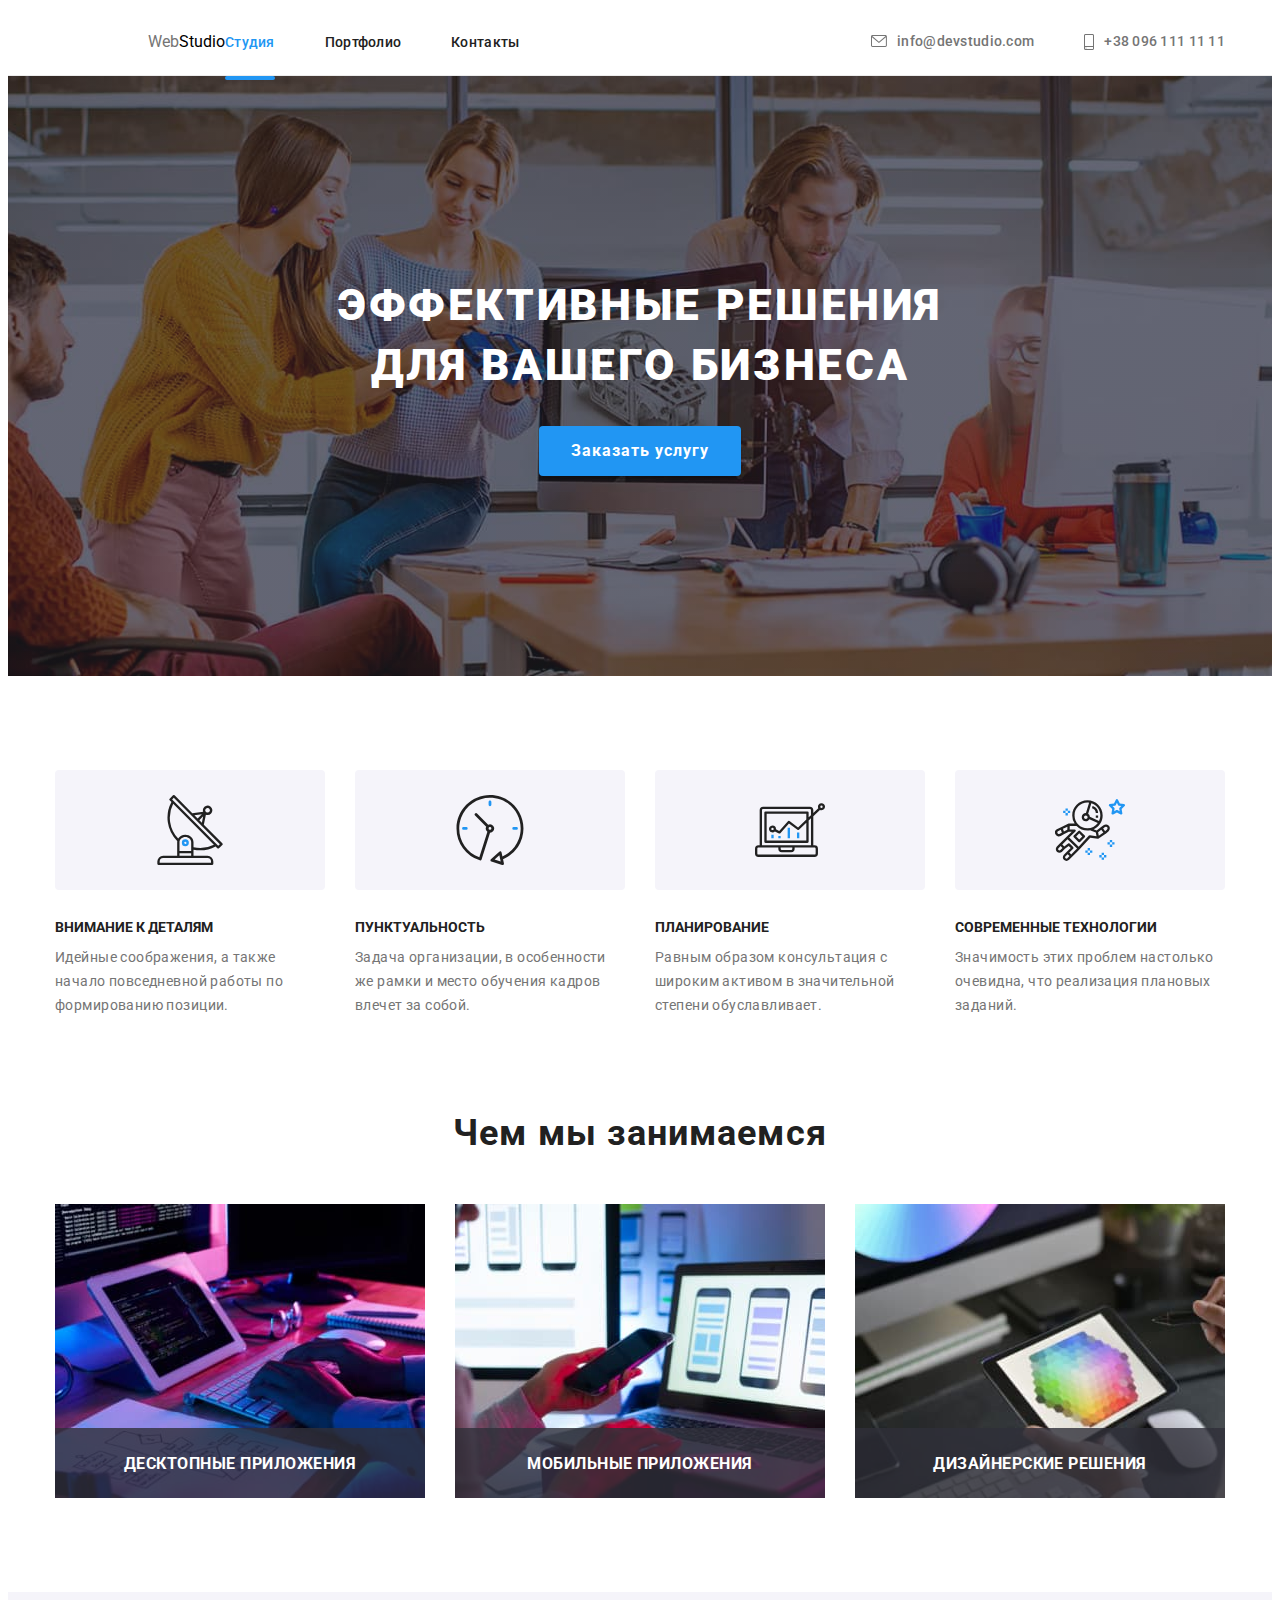
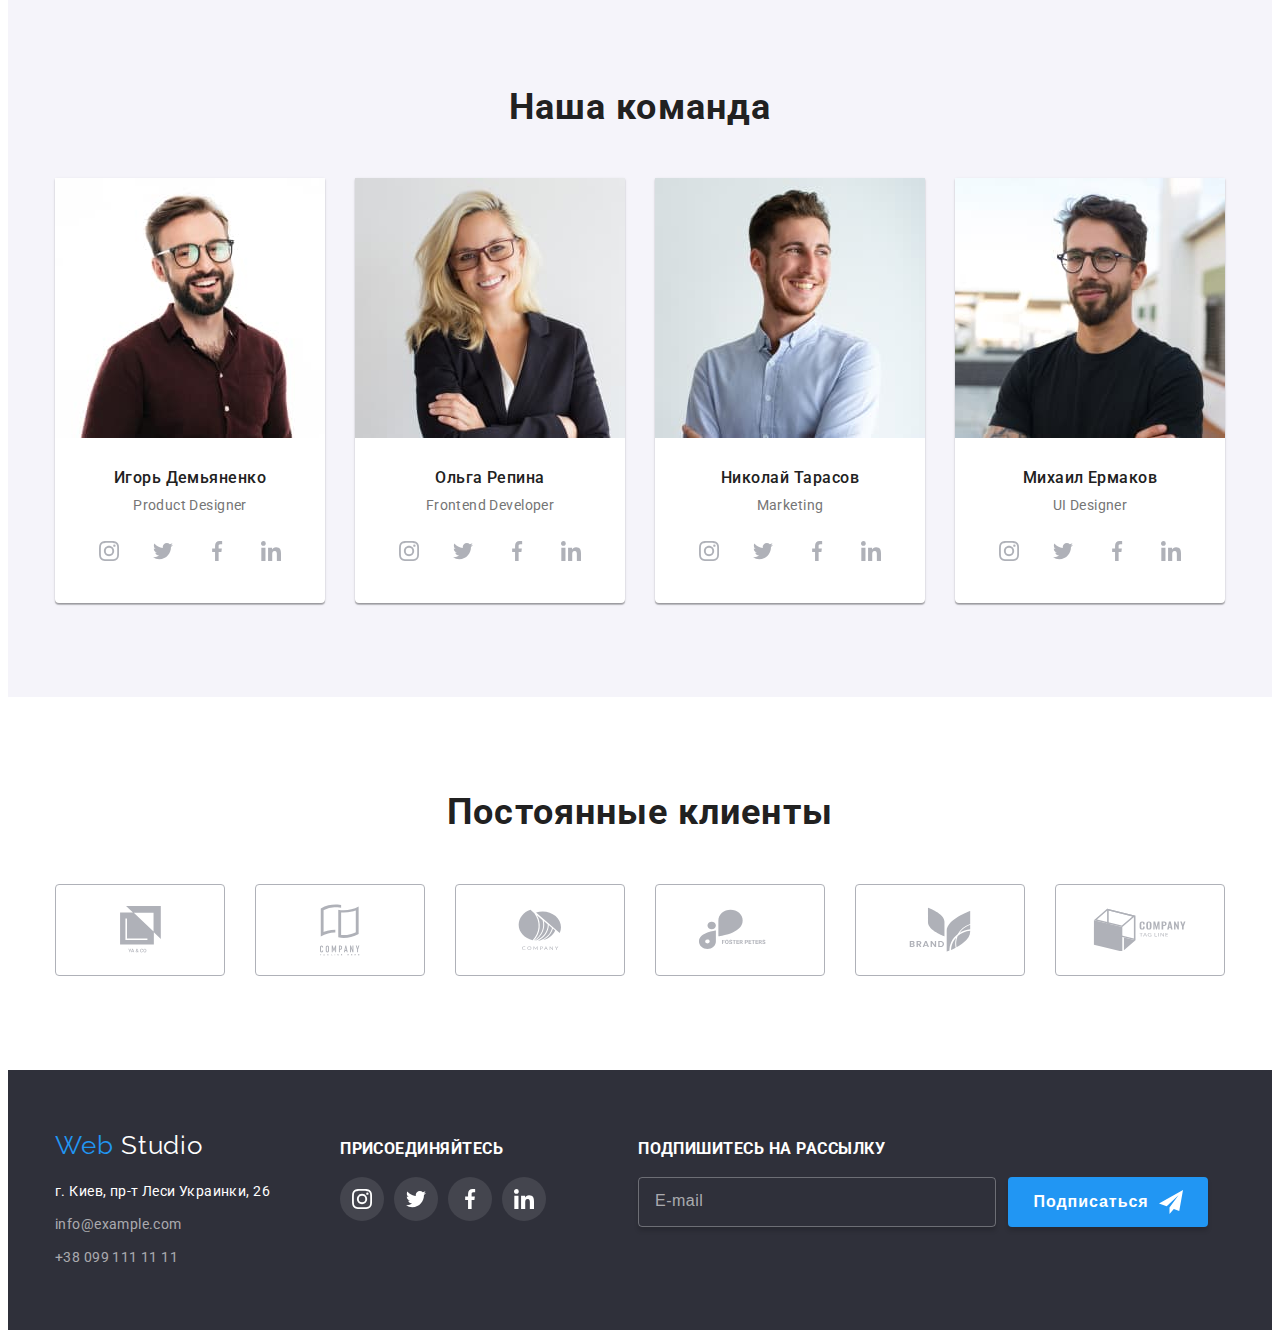
==== commit 699bcce2: "configure Prettier" ====
--- a/index.html
+++ b/index.html
@@ -18,57 +18,53 @@
       crossorigin="anonymous"
       referrerpolicy="no-referrer"
     />
-    <link rel="stylesheet" href="./css/styles.css" />
+    <link rel="stylesheet" href="./css/main.min.css" />
   </head>
   <body>
     <!-- header -->
     <header class="header">
       <div class="header-container container">
-        <a class="logo" href="./index.html"
-          >Web<span class="logo-accent-header">Studio</span>
+        <a class="logo" href="./index.html"></a>
+          Web
+          <span class="header__logo-accent">Studio</span>
         </a>
         <!-- !!!Лого вне nav потому что в hw-08 nav будет скрыт display non!!! -->
         <nav class="nav">
-          <ul class="list-nav-header">
-            <li class="list-nav-header-item">
-              <a
-                class="link list-nav-header-item-link current"
-                href="./index.html"
-                >Студия</a
-              >
-            </li>
-            <li class="list-nav-header-item">
-              <a class="link list-nav-header-item-link" href="./portfolio.html"
-                >Портфолио</a
-              >
-            </li>
-            <li class="list-nav-header-item">
-              <a class="link list-nav-header-item-link" href="">Контакты</a>
+          <ul class="menu-nav">
+            <li class="menu-nav__item">
+              <a class="link menu-nav__link current" href="./index.html">
+                Студия
+              </a>
+            </li>
+            <li class="menu-nav__item">
+              <a class="link menu-nav__link" href="./portfolio.html">
+                Портфолио
+              </a>
+            </li>
+            <li class="menu-nav__item">
+              <a class="link menu-nav__link" href="">Контакты</a>
             </li>
           </ul>
         </nav>
-        <ul class="list-contacts-header">
-          <li class="list-contacts-header-item">
+        <ul class="menu-contacts">
+          <li class="menu-contacts__item">
             <a
-              class="link list-contacts-header-item-link"
+              class="link menu-contacts__link"
               href="mailto:info@devstudio.com"
             >
               <svg class="envelope">
                 <use href="./images/icons/icons.svg#icon-envelope"></use>
               </svg>
-              info@devstudio.com</a
-            >
+              info@devstudio.com
+            </a>
           </li>
-          <li class="list-contacts-header-item">
-            <a
-              class="link list-contacts-header-item-link"
-              href="tel:+380961111111"
-            >
+          <li class="menu-contacts__item">
+            <a class="link menu-contacts__link" href="tel:+380961111111">
               <svg class="smartphone">
                 <use href="./images/icons/icons.svg#icon-smartphone"></use>
               </svg>
-              +38 096 111 11 11</a
-            >
+              +38 096 111 11 11
+            </a>
           </li>
         </ul>
       </div>
@@ -456,9 +452,10 @@
     <footer class="footer">
       <div class="footer-container container">
         <div class="footer-logo-adrress">
-          <a class="logo link" href="./index.html"
-            >Web<span class="logo-accent-footer">Studio</span></a
-          >
+          <a class="logo link" href="./index.html">
+            Web
+            <span class="logo-accent-footer">Studio</span>
+          </a>
           <address class="address">
             <ul class="list-address">
               <li class="list-address-item">
@@ -467,21 +464,23 @@
                   href="https://goo.gl/maps/VducrsW37EZ99G4x5"
                   target="_blank"
                   rel="noopener noreferrer"
-                  >г. Киев, пр-т Леси Украинки, 26</a
                 >
+                  г. Киев, пр-т Леси Украинки, 26
+                </a>
                 <!-- Prettier неудобно разрывает теги (например </a> на двух предыдущих строчках). Так и должно быть или лучше изменить настройки самого Prettier? -->
               </li>
               <li class="list-address-item">
                 <a
                   class="link link-contacts-footer"
                   href="mailto:info@example.com"
-                  >info@example.com</a
                 >
+                  info@example.com
+                </a>
               </li>
               <li class="list-address-item">
-                <a class="link link-contacts-footer" href="tel:+380991111111"
-                  >+38 099 111 11 11</a
-                >
+                <a class="link link-contacts-footer" href="tel:+380991111111">
+                  +38 099 111 11 11
+                </a>
               </li>
             </ul>
           </address>
@@ -492,9 +491,7 @@
             <li class="footer-join-list-link-social-item">
               <a class="footer-join-list-link-social-link" href="">
                 <svg
-                  class="
-                    footer-join-list-link-social-icon footer-join-icon-instagram
-                  "
+                  class="footer-join-list-link-social-icon footer-join-icon-instagram"
                 >
                   <use href="./images/icons/icons.svg#icon-instagram"></use>
                 </svg>
@@ -503,9 +500,7 @@
             <li class="footer-join-list-link-social-item">
               <a class="footer-join-list-link-social-link" href="">
                 <svg
-                  class="
-                    footer-join-list-link-social-icon footer-join-icon-twitter
-                  "
+                  class="footer-join-list-link-social-icon footer-join-icon-twitter"
                 >
                   <use href="./images/icons/icons.svg#icon-twitter"></use>
                 </svg>
@@ -514,9 +509,7 @@
             <li class="footer-join-list-link-social-item">
               <a class="footer-join-list-link-social-link" href="">
                 <svg
-                  class="
-                    footer-join-list-link-social-icon footer-join-icon-facebook
-                  "
+                  class="footer-join-list-link-social-icon footer-join-icon-facebook"
                 >
                   <use href="./images/icons/icons.svg#icon-facebook"></use>
                 </svg>
@@ -525,9 +518,7 @@
             <li class="footer-join-list-link-social-item">
               <a class="footer-join-list-link-social-link" href="">
                 <svg
-                  class="
-                    footer-join-list-link-social-icon footer-join-icon-linkedin
-                  "
+                  class="footer-join-list-link-social-icon footer-join-icon-linkedin"
                 >
                   <use href="./images/icons/icons.svg#icon-linkedin"></use>
                 </svg>
@@ -546,8 +537,8 @@
               id="subscription"
               required
             />
-            <label for="subscription"
-              ><button class="footer-form-button" type="submit">
+            <label for="subscription">
+              <button class="footer-form-button" type="submit">
                 Подписаться
                 <svg class="footer-button-icon" width="24" height="24">
                   <use href="./images/icons/icons.svg#icon-subscribe"></use>
@@ -627,8 +618,8 @@
           />
           <label class="form-checkbox-label" for="policy">
             Соглашаюсь с рассылкой и принимаю&nbsp
-            <a class="checkbox-link" href="">Условия договора</a></label
-          >
+            <a class="checkbox-link" href="">Условия договора</a>
+          </label>
           <button class="modal-form-button" type="submit">Отправить</button>
         </form>
       </div>
--- a/css/main.min.css
+++ b/css/main.min.css
@@ -0,0 +1,842 @@
+:root {
+  --font-family-primary: "Roboto", sans-serif;
+  --font-family-secondary: "Raleway", sans-serif;
+  --border-form: 1px solid rgba(33, 33, 33, 0.2);
+  --color-main: #757575;
+  --color-white-primary: #ffffff;
+  --color-white-secondary: rgba(255, 255, 255, 0.6);
+  --color-dark-primary: #212121;
+  --color-accent-primary: #2196f3;
+  --color-accent-secondary: #000000;
+  --color-background-primary: #2f303a;
+  --color-background-secondary: #f5f4fa;
+  --color-button-background: #188ce8;
+  --color-icon-primary: #afb1b8;
+  --color-overlay-primary: rgba(47, 48, 58, 0.4);
+  --color-overlay-secondary: rgba(47, 48, 58, 0.8);
+  --color-overlay-example-card: rgba(33, 150, 243, 0.9);
+  --color-placeholder: rgba(117, 117, 117, 0.5);
+  --shadow-section-examples-example-item: 0px 1px 1px rgba(0, 0, 0, 0.12),
+    0px 4px 4px rgba(0, 0, 0, 0.06), 1px 4px 6px rgba(0, 0, 0, 0.16);
+  --shadow-section-examples-example-item-hover: 0px 1px 1px rgba(0, 0, 0, 0.12),
+    0px 4px 4px rgba(0, 0, 0, 0.06), 1px 4px 6px rgba(0, 0, 0, 0.16);
+  --shadow-section-hero-button: 0px 3px 1px rgba(0, 0, 0, 0.1),
+    0px 1px 2px rgba(0, 0, 0, 0.08), 0px 2px 2px rgba(0, 0, 0, 0.12);
+  --shadow-modal: 0px 1px 3px rgba(0, 0, 0, 0.12),
+    0px 1px 1px rgba(0, 0, 0, 0.14), 0px 2px 1px rgba(0, 0, 0, 0.2);
+  --shadow-modal-button: 0px 4px 4px rgba(0, 0, 0, 0.15);
+  --timing-function: cubic-bezier(0.4, 0, 0.2, 1);
+}
+.visually-hidden {
+  position: absolute;
+  width: 1px;
+  height: 1px;
+  margin: -1px;
+  border: 0;
+  padding: 0;
+  white-space: nowrap;
+  clip-path: inset(100%);
+  clip: rect(0 0 0 0);
+  overflow: hidden;
+}
+body {
+  font-family: var(--font-family-primary), sans-serif;
+  color: var(--color-main);
+  background-color: var(--color-white-primary);
+}
+*,
+*::before,
+*::after {
+  box-sizing: border-box;
+}
+h1,
+h2,
+h3,
+h4,
+h5,
+h6,
+p {
+  margin-top: 0;
+  margin-bottom: 0;
+}
+a {
+  text-decoration: none;
+}
+ul,
+ol {
+  list-style: none;
+  margin: 0;
+  padding: 0;
+}
+img {
+  display: block;
+}
+.link {
+  text-decoration: none;
+  color: inherit;
+}
+.list {
+  list-style: none;
+}
+.container {
+  width: 1200px;
+  padding-left: 15px;
+  padding-right: 15px;
+  margin-left: auto;
+  margin-right: auto;
+}
+.button-section-hero {
+  font-family: inherit;
+  font-weight: 700;
+  font-size: 16px;
+  line-height: 1.88;
+  letter-spacing: 0.06em;
+  background-color: var(--color-accent-primary);
+  color: var(--color-white-primary);
+  cursor: pointer;
+  border: none;
+  border-radius: 4px;
+  padding: 10px 32px;
+  box-shadow: var(--shadow-section-hero-button);
+  border-radius: 4px;
+}
+.list-link-social {
+  display: flex;
+  justify-content: center;
+  align-items: center;
+}
+.link-social {
+  display: flex;
+  justify-content: center;
+  align-items: center;
+  width: 44px;
+  height: 44px;
+  border-radius: 50%;
+  fill: var(--color-icon-primary);
+  transition: fill 250ms var(--timing-function);
+}
+.link-social:hover,
+.link-social:focus {
+  fill: var(--color-white-primary);
+  background-color: var(--color-accent-primary);
+  transition: fill 250ms var(--timing-function);
+  transition: background-color 250ms var(--timing-function);
+}
+.link-social-item:not(:last-child) {
+  margin-right: 10px;
+}
+.footer-join-list-link-social {
+  display: flex;
+  align-items: center;
+}
+.footer-join-list-link-social-item:not(:last-child) {
+  margin-right: 10px;
+}
+.footer-join-list-link-social-link {
+  display: flex;
+  justify-content: center;
+  align-items: center;
+  width: 44px;
+  height: 44px;
+  border-radius: 50%;
+  background-color: rgba(255, 255, 255, 0.1);
+  transition: background-color 250ms var(--timing-function);
+}
+.footer-join-list-link-social-link:hover,
+.footer-join-list-link-social-link:focus {
+  background-color: var(--color-accent-primary);
+  transition: background-color 250ms var(--timing-function);
+}
+.title-section {
+  font-weight: 700;
+  font-size: 36px;
+  line-height: 1.17;
+  letter-spacing: 0.03em;
+  color: var(--color-dark-primary);
+  text-align: center;
+  margin-bottom: 50px;
+}
+.backdrop {
+  position: fixed;
+  top: 0;
+  left: 0;
+  width: 100vw;
+  height: 100vh;
+  background-color: rgba(0, 0, 0, 0.2);
+  transition: opacity 250ms var(--timing-function),
+    visibility 250ms var(--timing-function);
+  transition: background-color 250ms var(--timing-function);
+}
+.backdrop.is-hidden {
+  opacity: 0;
+  visibility: hidden;
+  pointer-events: none;
+}
+.modal {
+  position: absolute;
+  top: 50%;
+  left: 50%;
+  width: 528px;
+  height: 580px;
+  background-color: var(--color-white-primary);
+  box-shadow: var(--shadow-modal);
+  border-radius: 4px;
+  transform: translate(-50%, -50%) scale(1);
+  transition: background-color 250ms var(--timing-function);
+  transition: box-shadow 250ms var(--timing-function);
+  transition: transform 250ms var(--timing-function);
+}
+.backdrop.is-hidden .modal {
+  transform: translate(-50%, -50%) scale(0.7);
+}
+.button-close {
+  position: absolute;
+  top: 8px;
+  right: 8px;
+  display: flex;
+  align-items: center;
+  justify-content: center;
+  width: 30px;
+  height: 30px;
+  padding: 0;
+  background-color: var(--color-white-primary);
+  border: 1px solid rgba(0, 0, 0, 0.1);
+  border-radius: 50%;
+  cursor: pointer;
+}
+.button-close:focus,
+.button-close:hover {
+  fill: var(--color-accent-primary);
+}
+.modal-form {
+  display: flex;
+  flex-direction: column;
+  margin: 40px;
+}
+.form-title {
+  margin-bottom: 12px;
+  font-weight: 700;
+  font-size: 20px;
+  line-height: 1.15;
+  text-align: center;
+  letter-spacing: 0.03em;
+  color: var(--color-dark-primary);
+}
+.form-field {
+  margin-bottom: 10px;
+  font-size: 12px;
+  line-height: 1.16;
+  letter-spacing: 0.01em;
+  color: var(--color-main);
+}
+.form-input-wrapper {
+  position: relative;
+  display: block;
+  margin-top: 4px;
+}
+.form-input {
+  width: 100%;
+  height: 40px;
+  padding-left: 42px;
+  border-radius: 4px;
+  border: var(--border-form);
+  transition: border 250ms var(--timing-function);
+}
+.form-input:focus {
+  outline: none;
+  border-color: var(--color-accent-primary);
+}
+.message-field {
+  font-size: 12px;
+  line-height: 1.16;
+  letter-spacing: 0.01em;
+  color: var(--color-main);
+}
+.message-input {
+  width: 100%;
+  height: 120px;
+  padding: 12px 16px;
+  margin-top: 4px;
+  margin-bottom: 20px;
+  border-radius: 4px;
+  border: var(--border-form);
+  resize: none;
+  transition: border 250ms var(--timing-function);
+}
+.message-input:focus {
+  outline: none;
+  border-color: var(--color-accent-primary);
+}
+.message-input::placeholder {
+  color: var(--color-placeholder);
+}
+.form-input-icon {
+  position: absolute;
+  top: 50%;
+  left: 12px;
+  fill: var(--color-dark-primary);
+  transform: translateY(-50%);
+  transition: fill 250ms var(--timing-function);
+}
+.form-input:focus + .form-input-icon {
+  border: var(--color-accent-primary);
+  fill: var(--color-accent-primary);
+}
+.form-checkbox-label {
+  display: flex;
+  justify-content: center;
+  align-items: center;
+  position: relative;
+  line-height: 1.71;
+  letter-spacing: 0.03em;
+  font-weight: 400;
+  font-size: 14px;
+}
+.form-checkbox-label::before {
+  display: block;
+  width: 16px;
+  height: 15px;
+  margin-right: 7px;
+  content: "";
+  border: 2px solid var(--color-dark-primary);
+  border-radius: 2px;
+  transition: border 250ms var(--timing-function);
+}
+.form-checkbox:checked + .form-checkbox-label::before {
+  background-image: url(../images/icons/icon-check.svg);
+  background-repeat: no-repeat;
+  background-origin: border-box;
+  background-position: center;
+  border-color: transparent;
+  background-size: contain;
+}
+.form-checkbox:focus + .form-checkbox-label::before {
+  border-color: var(--color-accent-primary);
+}
+.checkbox-link {
+  text-decoration: underline;
+  color: var(--color-accent-primary);
+}
+.modal-form-button {
+  display: block;
+  padding: 10px 56px;
+  margin-left: auto;
+  margin-right: auto;
+  margin-top: 30px;
+  font-weight: 700;
+  font-size: 16px;
+  line-height: 1.87;
+  letter-spacing: 0.06em;
+  color: var(--color-white-primary);
+  background-color: var(--color-button-background);
+  border-color: transparent;
+  border-radius: 4px;
+  box-shadow: var(--shadow-modal-button);
+  cursor: pointer;
+}
+.header {
+  border-bottom: 1px solid #ececec;
+  padding-top: 24px;
+  padding-bottom: 24px;
+}
+.header-container {
+  display: flex;
+  align-items: center;
+}
+.logo {
+  font-family: var(--font-family-secondary);
+  font-size: 26px;
+  line-height: 1.19;
+  letter-spacing: 0.03em;
+  color: var(--color-accent-primary);
+}
+.header .logo {
+  margin-right: 93px;
+}
+.header__logo-accent {
+  color: var(--color-accent-secondary);
+}
+.nav {
+  display: flex;
+  align-items: center;
+}
+.menu-nav {
+  display: flex;
+}
+.menu-nav__item {
+  position: relative;
+}
+.menu-nav__item:not(:last-child) {
+  margin-right: 50px;
+}
+.menu-nav__link {
+  font-weight: 500;
+  font-size: 14px;
+  line-height: 1.14;
+  letter-spacing: 0.02em;
+  color: var(--color-dark-primary);
+  transition: color 250ms var(--timing-function);
+}
+.menu-nav__link:hover,
+.menu-nav__link:focus,
+.menu-nav__link.current {
+  color: var(--color-accent-primary);
+  transition: color 250ms var(--timing-function);
+}
+.menu-nav__link.current::after {
+  content: "";
+  display: block;
+  justify-content: center;
+  position: absolute;
+  top: 44px;
+  width: 100%;
+  height: 4px;
+  border-radius: 2px;
+  background-color: var(--color-accent-primary);
+}
+.menu-contacts {
+  display: flex;
+  margin-left: auto;
+}
+.menu-contacts__item:not(:last-child) {
+  margin-right: 50px;
+}
+.menu-contacts__link {
+  display: flex;
+  align-items: center;
+  font-weight: 500;
+  font-size: 14px;
+  line-height: 1.14;
+  letter-spacing: 0.02em;
+  color: var(--color-main);
+  transition: color 250ms var(--timing-function);
+}
+.menu-contacts__link:hover,
+.menu-contacts__link:focus,
+.menu-contacts__link:hover,
+.menu-contacts__link:focus {
+  color: var(--color-accent-primary);
+  transition: color 250ms var(--timing-function);
+}
+.envelope {
+  width: 16px;
+  height: 12px;
+  margin-right: 10px;
+  fill: var(--color-main);
+  transition: fill 250ms var(--timing-function);
+}
+.smartphone {
+  width: 10px;
+  height: 16px;
+  margin-right: 10px;
+  color: var(--color-main);
+  fill: var(--color-main);
+  transition: color 250ms var(--timing-function);
+  transition: fill 250ms var(--timing-function);
+}
+.menu-contacts__link:hover .envelope,
+.menu-contacts__link:focus .envelope,
+.menu-contacts__link:hover .smartphone,
+.menu-contacts__link:focus .smartphone {
+  fill: var(--color-accent-primary);
+  transition: fill 250ms var(--timing-function);
+}
+.section-hero {
+  background-color: var(--color-background-primary);
+  max-width: 1600px;
+  margin: 0 auto;
+  padding: 200px 0;
+  text-align: center;
+  background-size: cover;
+  background-position: center;
+  background-repeat: no-repeat;
+  background-image: linear-gradient(
+      var(--color-overlay-primary),
+      var(--color-overlay-primary)
+    ),
+    url(../images/index.html/hero/hero-background.jpg);
+}
+.title-section-hero {
+  font-weight: 900;
+  font-size: 44px;
+  line-height: 1.36;
+  letter-spacing: 0.06em;
+  text-transform: uppercase;
+  color: var(--color-white-primary);
+  width: 696px;
+  margin: 0 auto;
+  margin-bottom: 30px;
+}
+.section-advantages {
+  padding: 94px 0;
+}
+.list-section-advantages {
+  display: flex;
+}
+.list-section-advantages-item {
+  width: 270px;
+}
+.list-section-advantages-item:not(:last-child) {
+  margin-right: 30px;
+}
+.list-section-advantages-item-icon-background {
+  display: flex;
+  justify-content: center;
+  align-items: center;
+  height: 120px;
+  margin-bottom: 30px;
+  background-color: var(--color-background-secondary);
+  border-radius: 4px;
+}
+.list-section-advantages-item-icon {
+  width: 70px;
+  height: 70px;
+}
+.list-section-advantages-item-title {
+  font-size: 14px;
+  line-height: 1.14;
+  text-transform: uppercase;
+  color: var(--color-dark-primary);
+  margin-bottom: 10px;
+}
+.list-section-advantages-item-description {
+  font-size: 14px;
+  line-height: 1.71;
+  letter-spacing: 0.03em;
+  color: var(--color-main);
+}
+.section-activities {
+  padding-bottom: 94px;
+}
+.list-section-activities {
+  display: flex;
+  justify-content: center;
+}
+.list-section-activities-item {
+  position: relative;
+}
+.list-section-activities-item:not(:last-child) {
+  margin-right: 30px;
+}
+.activities-description {
+  position: absolute;
+  bottom: 0;
+  width: 100%;
+  height: 70px;
+  background-color: var(--color-overlay-secondary);
+}
+.activities-title {
+  padding-top: 27px;
+  padding-bottom: 27px;
+  font-weight: 700;
+  line-height: 1.14;
+  text-align: center;
+  letter-spacing: 0.03em;
+  text-transform: uppercase;
+  color: var(--color-white-primary);
+}
+.section-team {
+  padding: 94px 0;
+  background-color: var(--color-background-secondary);
+}
+.list-section-team {
+  display: flex;
+}
+.list-section-team-item {
+  background: #ffffff;
+  box-shadow: 0px 1px 3px rgba(0, 0, 0, 0.12), 0px 1px 1px rgba(0, 0, 0, 0.14),
+    0px 2px 1px rgba(0, 0, 0, 0.2);
+  border-radius: 0px 0px 4px 4px;
+}
+.list-section-team-item:not(:last-child) {
+  margin-right: 30px;
+}
+.list-section-team-item-text {
+  text-align: center;
+  padding: 30px 32px;
+}
+.list-section-team-item-title {
+  font-weight: 500;
+  font-size: 16px;
+  line-height: 1.19;
+  letter-spacing: 0.03em;
+  color: var(--color-dark-primary);
+  margin-bottom: 10px;
+}
+.list-section-team-item-description {
+  line-height: 1.19;
+  font-size: 14px;
+  letter-spacing: 0.03em;
+  margin-bottom: 16px;
+}
+.section-clients {
+  padding-top: 94px;
+  padding-bottom: 94px;
+}
+.list-section-сlients {
+  display: flex;
+  justify-content: space-between;
+  align-items: center;
+}
+.list-section-сlients-item {
+  width: 170px;
+  height: 92px;
+}
+.list-section-сlients-item-link {
+  display: flex;
+  align-items: center;
+  justify-content: center;
+  width: inherit;
+  height: inherit;
+  border: 1px solid var(--color-icon-primary);
+  border-radius: 4px;
+  transition: border 250ms var(--timing-function),
+    fill 250ms var(--timing-function);
+}
+.list-section-сlients-item-link:hover,
+.list-section-сlients-item-link:focus {
+  border: 1px solid var(--color-accent-primary);
+  fill: var(--color-accent-primary);
+  transition: border 250ms var(--timing-function);
+  transition: fill 250ms var(--timing-function);
+}
+.icon-ya-co {
+  width: 41px;
+  height: 46.7px;
+}
+.icon-company-tag-line-here {
+  width: 40px;
+  height: 52px;
+}
+.icon-company {
+  width: 43.46px;
+  height: 41.18px;
+}
+.icon-foster-peters {
+  width: 84.44px;
+  height: 40.62px;
+}
+.icon-brand {
+  width: 62.54px;
+  height: 45.43px;
+}
+.icon-company-tag-line {
+  width: 93.79px;
+  height: 43.93px;
+}
+.client-icon {
+  fill: var(--color-icon-primary);
+  transition: fill 250ms var(--timing-function);
+}
+.list-section-сlients-item-link:hover .client-icon,
+.list-section-сlients-item-link:focus .client-icon {
+  fill: var(--color-accent-primary);
+  transition: fill 250ms var(--timing-function);
+}
+.section-examples {
+  padding: 94px 0;
+}
+.button-section-examples {
+  font-family: inherit;
+  font-weight: 500;
+  font-size: 16px;
+  line-height: 1.62;
+  letter-spacing: 0.03em;
+  color: var(--color-dark-primary);
+  cursor: pointer;
+  border: none;
+  border-radius: 4px;
+  padding: 6px 22px;
+  transition: color 250ms var(--timing-function),
+    background-color 250ms var(--timing-function),
+    box-shadow 250ms var(--timing-function);
+}
+.button-section-examples:hover,
+.button-section-examples:focus,
+.button-section-examples.current {
+  background-color: var(--color-accent-primary);
+  color: var(--color-white-primary);
+  box-shadow: 0px 3px 1px rgba(0, 0, 0, 0.1), 0px 1px 2px rgba(0, 0, 0, 0.08),
+    0px 2px 2px rgba(0, 0, 0, 0.12);
+  border-radius: 4px;
+  transition: background-color 250ms var(--timing-function);
+  transition: color 250ms var(--timing-function);
+  transition: box-shadow 250ms var(--timing-function);
+}
+.list-section-examples-button {
+  display: flex;
+  justify-content: center;
+  margin-bottom: 50px;
+}
+.list-section-examples-button-item:not(:last-child) {
+  margin-right: 8px;
+}
+.list-section-examples-example {
+  display: flex;
+  flex-wrap: wrap;
+  margin-left: -30px;
+  margin-top: -30px;
+}
+.list-section-examples-example-item {
+  margin-left: 30px;
+  margin-top: 30px;
+  flex-basis: calc(100% / 3 - 30px);
+}
+.list-section-examples-example-item-link {
+  display: block;
+  transition: box-shadow 250ms var(--timing-function);
+}
+.list-section-examples-example-item-link:hover,
+.list-section-examples-example-item-link:focus {
+  box-shadow: var(--shadow-section-examples-example-item-hover);
+  transition: color 250ms var(--timing-function);
+  transition: box-shadow 250ms var(--timing-function);
+}
+.list-section-examples-example-item-box-image {
+  position: relative;
+  overflow: hidden;
+}
+.list-section-examples-example-item-box-overlay-text {
+  display: block;
+  position: absolute;
+  bottom: 0;
+  width: 100%;
+  height: 100%;
+  padding: 62px 24px;
+  overflow: auto;
+  font-size: 18px;
+  line-height: 1.56;
+  letter-spacing: 0.03em;
+  color: var(--color-white-primary);
+  background-color: var(--color-overlay-example-card);
+  transform: translateY(100%);
+  transition: color 250ms var(--timing-function);
+  transition: background-color 250ms var(--timing-function);
+  transition: transform 250ms var(--timing-function);
+}
+.list-section-examples-example-item-link:hover
+  .list-section-examples-example-item-box-overlay-text,
+.list-section-examples-example-item-link:focus
+  .list-section-examples-example-item-box-overlay-text {
+  transform: translateY(0);
+}
+.list-section-examples-example-item-text {
+  padding: 20px 24px;
+  border: 1px solid #eeeeee;
+  border-top: none;
+}
+.list-section-examples-example-item-title {
+  font-size: 18px;
+  font-weight: 700;
+  line-height: 2;
+  letter-spacing: 0.06em;
+  color: var(--color-dark-primary);
+  margin-bottom: 4px;
+}
+.list-section-examples-example-item-description {
+  font-size: 16px;
+  line-height: 1.88;
+  letter-spacing: 0.03em;
+  color: var(--color-main);
+}
+.footer {
+  background-color: var(--color-background-primary);
+  padding-top: 60px;
+  padding-bottom: 60px;
+}
+.footer-container {
+  display: flex;
+  align-items: baseline;
+}
+.footer .logo {
+  display: inline-block;
+  margin-bottom: 20px;
+}
+.logo-accent-footer {
+  color: var(--color-white-primary);
+}
+.address {
+  font-style: normal;
+  font-weight: 400;
+  font-size: 14px;
+  line-height: 1.71;
+  letter-spacing: 0.03em;
+}
+.list-address-item:not(:last-child) {
+  margin-bottom: 9px;
+}
+.link-contacts-footer-address {
+  color: var(--color-white-primary);
+  transition: color 250ms var(--timing-function);
+}
+.link-contacts-footer {
+  color: var(--color-white-secondary);
+}
+.link-contacts-footer-address:hover,
+.link-contacts-footer-address:focus,
+.link-contacts-footer:hover,
+.link-contacts-footer:focus {
+  color: var(--color-accent-primary);
+  transition: color 250ms var(--timing-function);
+}
+.footer-join {
+  margin-left: 70px;
+}
+.footer-join-title {
+  margin-bottom: 20px;
+  font-weight: 700;
+  line-height: 16px;
+  letter-spacing: 0.03em;
+  text-transform: uppercase;
+  color: var(--color-white-primary);
+}
+.footer-join-list-link-social-icon {
+  width: 20px;
+  height: 20px;
+  fill: var(--color-white-primary);
+}
+.footer-form-container {
+  margin-left: 92px;
+}
+.footer-form {
+  display: flex;
+  align-items: center;
+}
+.footer-form-field {
+  width: 358px;
+  height: 50px;
+  padding-left: 16px;
+  margin-right: 12px;
+  color: var(--color-white-primary);
+  background-color: transparent;
+  border: 1px solid rgba(255, 255, 255, 0.3);
+  box-shadow: var(--shadow-modal-button);
+  border-radius: 4px;
+}
+.footer-form-field::placeholder {
+  font-size: 16px;
+  line-height: 1.25;
+  letter-spacing: 0.03em;
+  color: rgba(255, 255, 255, 0.6);
+}
+.footer-form-button {
+  display: flex;
+  align-items: center;
+  justify-content: center;
+  width: 200px;
+  height: 50px;
+  font-weight: 700;
+  font-size: 16px;
+  line-height: 1.87;
+  letter-spacing: 0.06em;
+  color: var(--color-white-primary);
+  background-color: var(--color-accent-primary);
+  border-color: transparent;
+  border-radius: 4px;
+  box-shadow: var(--shadow-modal-button);
+  cursor: pointer;
+}
+.footer-button-icon {
+  margin-left: 10px;
+}
+/*# sourceMappingURL=main.min.css.map */
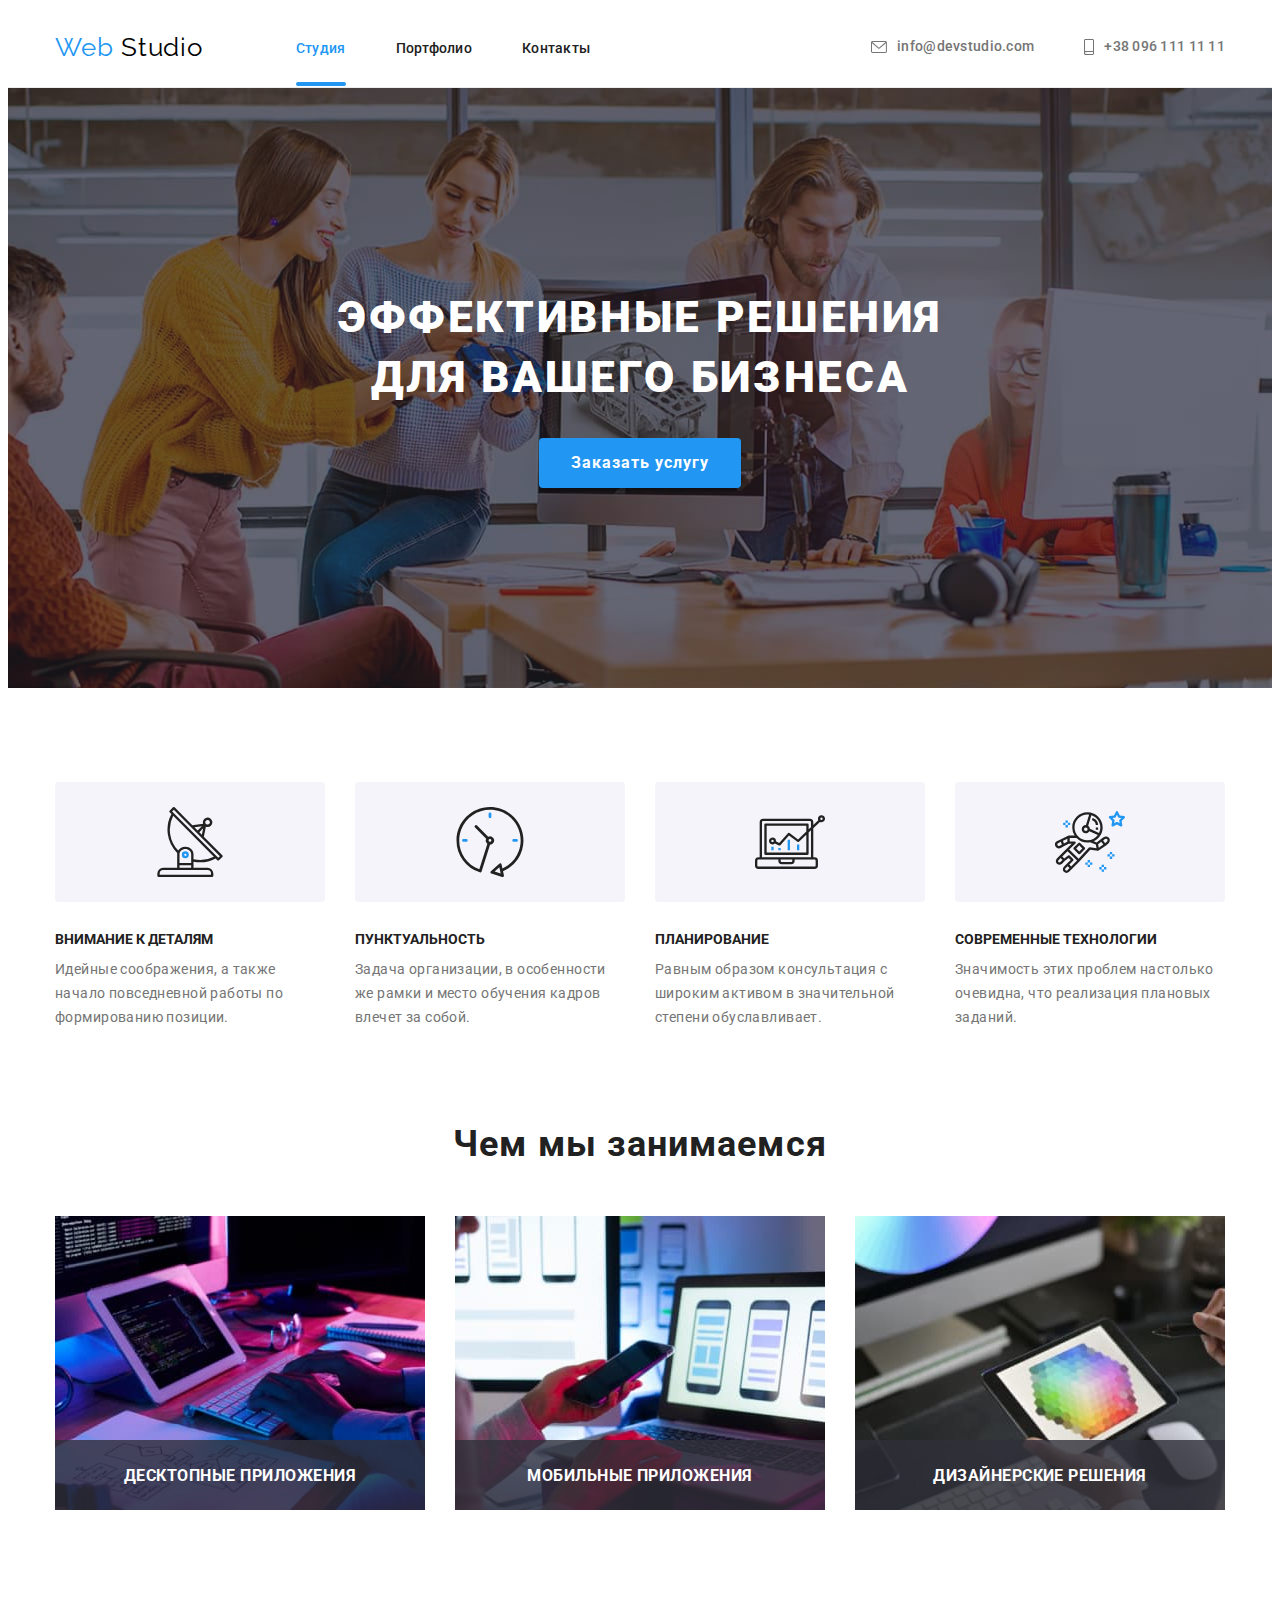
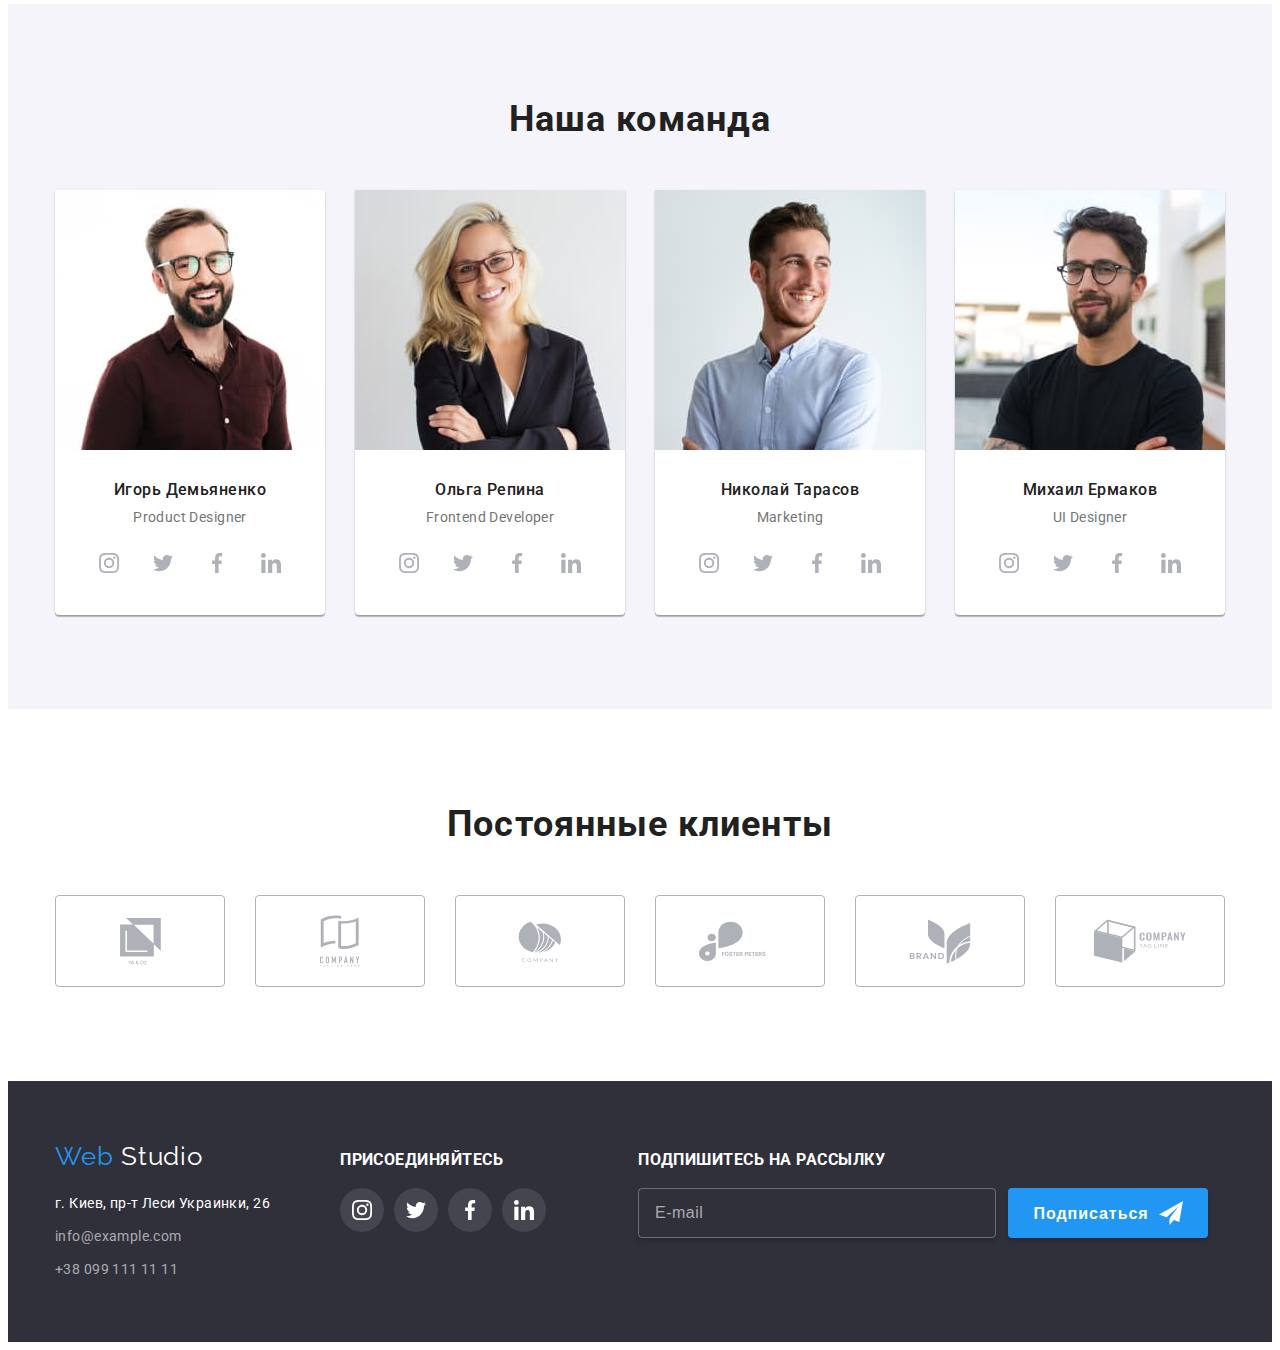
==== commit be6bd7fe: "fix logo" ====
--- a/index.html
+++ b/index.html
@@ -5,7 +5,7 @@
     <meta charset="UTF-8" />
     <meta http-equiv="X-UA-Compatible" content="IE=edge" />
     <meta name="viewport" content="width=device-width, initial-scale=1.0" />
-    <title>Студия</title>
+    <title>Web Studio 2.1.7.</title>
     <link rel="preconnect" href="https://fonts.gstatic.com" />
     <link
       rel="stylesheet"
@@ -24,7 +24,7 @@
     <!-- header -->
     <header class="header">
       <div class="header-container container">
-        <a class="logo" href="./index.html"></a>
+        <a class="logo" href="./index.html">
           Web
           <span class="header__logo-accent">Studio</span>
         </a>
